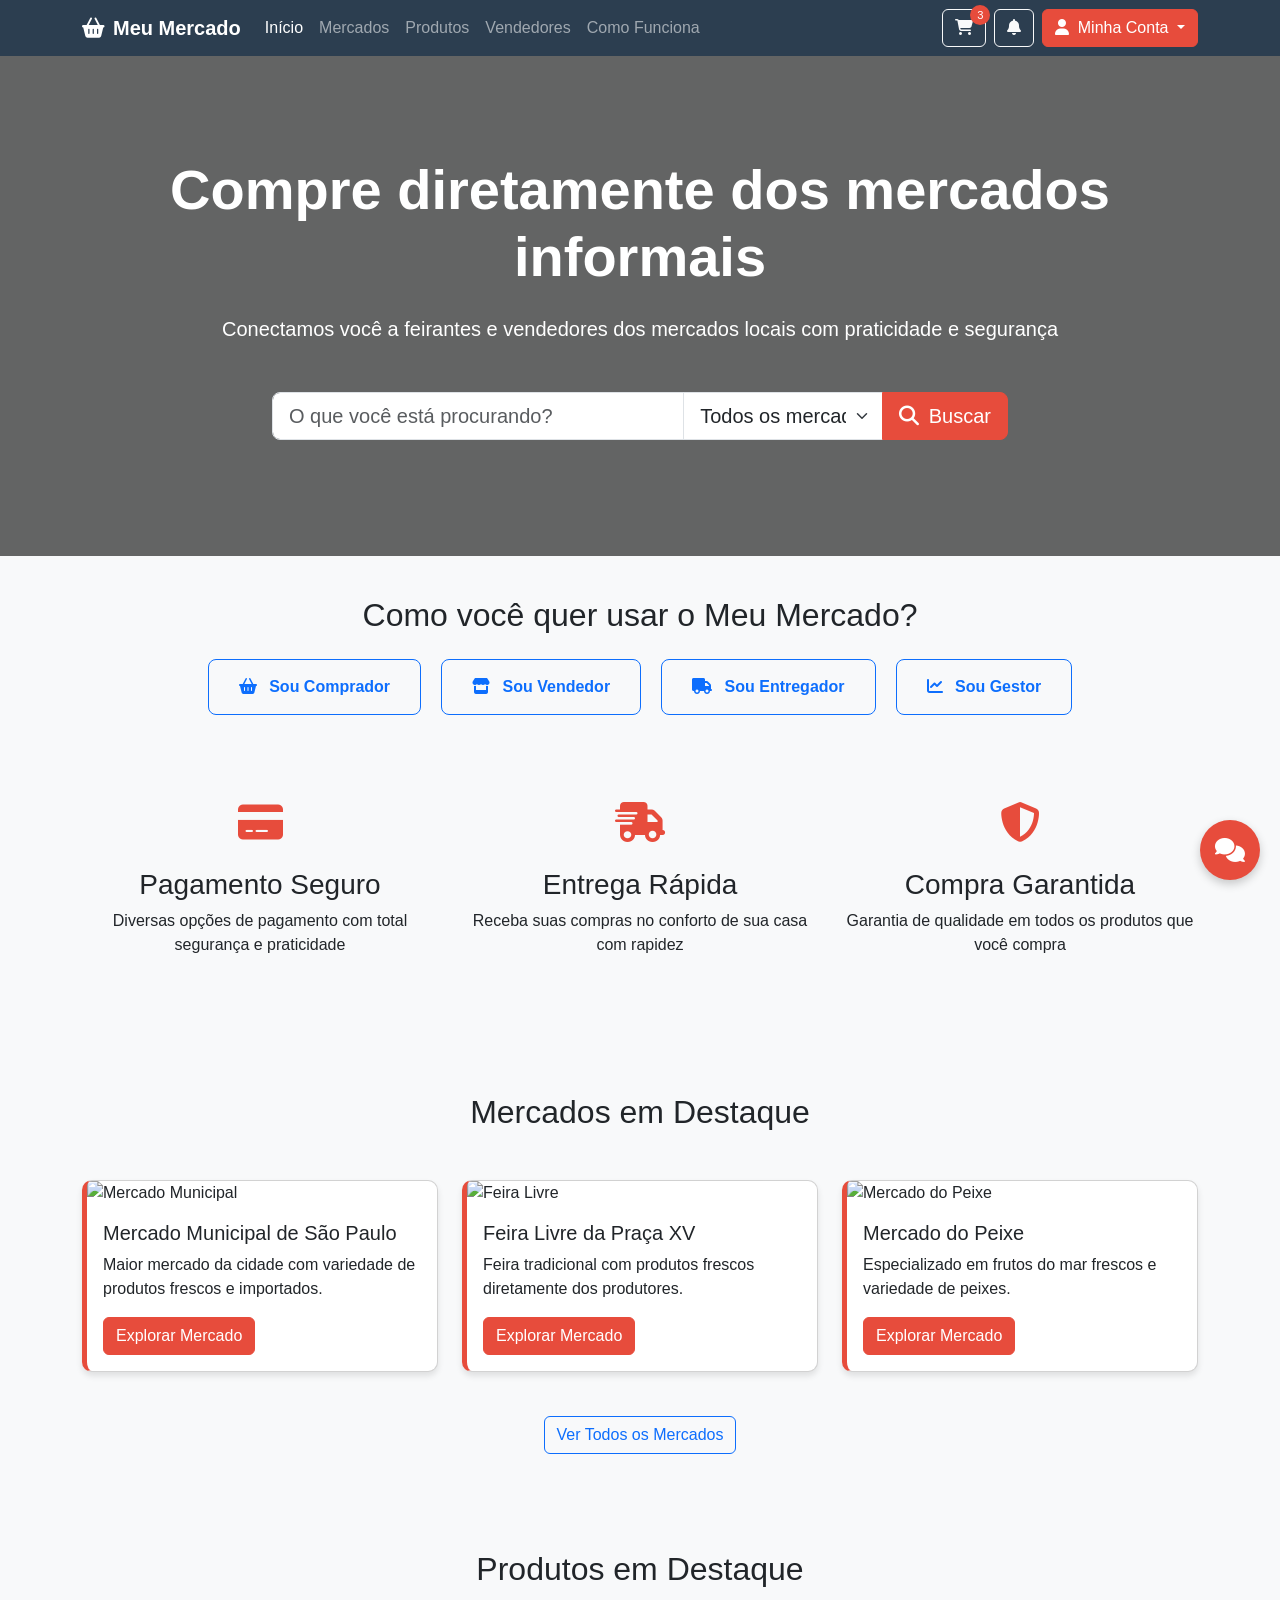
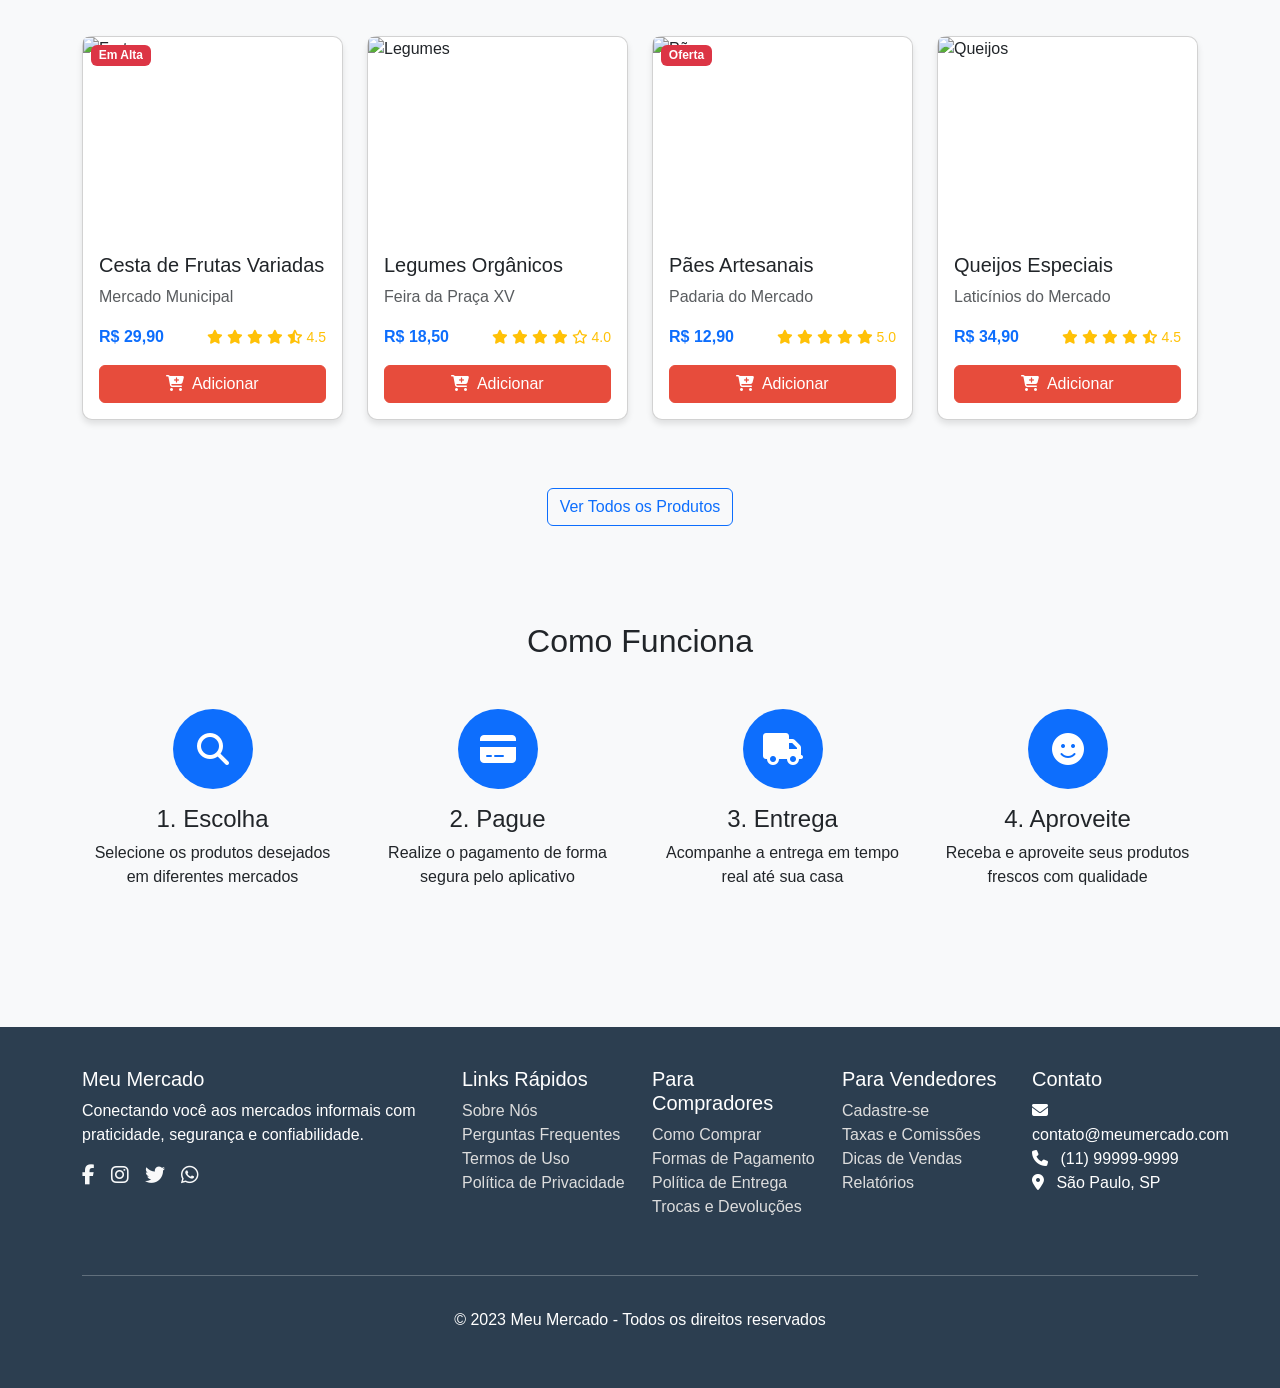
==== index.html @ bc6f9b05 "Primeiro commit do meu merCADO" ====
<!DOCTYPE html>
<html lang="pt">
<head>
    <meta charset="UTF-8">
    <meta name="viewport" content="width=device-width, initial-scale=1.0">
    <title>Meu Mercado - Plataforma de Compras</title>
    <link href="https://cdn.jsdelivr.net/npm/bootstrap@5.3.0/dist/css/bootstrap.min.css" rel="stylesheet">
    <link rel="stylesheet" href="https://cdnjs.cloudflare.com/ajax/libs/font-awesome/6.4.0/css/all.min.css">
    <style>
        :root {
            --primary: #2c3e50;
            --secondary: #e74c3c;
            --accent: #3498db;
            --light: #ecf0f1;
            --success: #27ae60;
            --warning: #f39c12;
        }
        
        body {
            font-family: 'Segoe UI', Tahoma, Geneva, Verdana, sans-serif;
            background-color: #f8f9fa;
        }
        
        .navbar {
            background-color: var(--primary);
        }
        
        .navbar-brand {
            font-weight: 700;
            color: white !important;
        }
        
        .btn-primary {
            background-color: var(--secondary);
            border-color: var(--secondary);
        }
        
        .btn-primary:hover {
            background-color: #c0392b;
            border-color: #c0392b;
        }
        
        .card {
            border-radius: 10px;
            box-shadow: 0 4px 6px rgba(0, 0, 0, 0.1);
            transition: transform 0.3s;
            margin-bottom: 20px;
        }
        
        .card:hover {
            transform: translateY(-5px);
        }
        
        .card-header {
            background-color: var(--primary);
            color: white;
            border-radius: 10px 10px 0 0 !important;
        }
        
        .hero-section {
            background: linear-gradient(rgba(0, 0, 0, 0.6), rgba(0, 0, 0, 0.6)), url('https://images.unsplash.com/photo-1542838132-92c53300491e?ixlib=rb-4.0.3&auto=format&fit=crop&w=1600&q=80');
            background-size: cover;
            background-position: center;
            color: white;
            padding: 100px 0;
            margin-bottom: 40px;
        }
        
        .feature-icon {
            font-size: 2.5rem;
            color: var(--secondary);
            margin-bottom: 15px;
        }
        
        .market-card {
            border-left: 5px solid var(--secondary);
        }
        
        .product-card img {
            height: 200px;
            object-fit: cover;
        }
        
        .badge-trending {
            background-color: var(--secondary);
            color: white;
        }
        
        footer {
            background-color: var(--primary);
            color: white;
            padding: 40px 0;
            margin-top: 50px;
        }
        
        .footer-links a {
            color: #ddd;
            text-decoration: none;
            transition: color 0.3s;
        }
        
        .footer-links a:hover {
            color: white;
        }
        
        .user-type-selector {
            margin: 30px 0;
        }
        
        .user-type-btn {
            padding: 15px 30px;
            margin: 0 10px;
            border-radius: 8px;
            font-weight: 600;
        }
        
        .dashboard-card {
            height: 100%;
        }
        
        .stats-number {
            font-size: 2.5rem;
            font-weight: 700;
            color: var(--secondary);
        }
        
        .notification-badge {
            position: absolute;
            top: -5px;
            right: -5px;
            background-color: var(--secondary);
            color: white;
            border-radius: 50%;
            width: 20px;
            height: 20px;
            display: flex;
            align-items: center;
            justify-content: center;
            font-size: 0.7rem;
        }
        
        .chat-widget {
            position: fixed;
            bottom: 20px;
            right: 20px;
            background-color: var(--secondary);
            color: white;
            width: 60px;
            height: 60px;
            border-radius: 50%;
            display: flex;
            align-items: center;
            justify-content: center;
            font-size: 1.5rem;
            box-shadow: 0 4px 10px rgba(0, 0, 0, 0.2);
            cursor: pointer;
            z-index: 1000;
        }
    </style>
</head>
<body>
    <!-- Navbar -->
    <nav class="navbar navbar-expand-lg navbar-dark sticky-top">
        <div class="container">
            <a class="navbar-brand" href="#">
                <i class="fas fa-shopping-basket me-2"></i>Meu Mercado
            </a>
            <button class="navbar-toggler" type="button" data-bs-toggle="collapse" data-bs-target="#navbarNav">
                <span class="navbar-toggler-icon"></span>
            </button>
            <div class="collapse navbar-collapse" id="navbarNav">
                <ul class="navbar-nav me-auto">
                    <li class="nav-item">
                        <a class="nav-link active" href="#">Início</a>
                    </li>
                    <li class="nav-item">
                        <a class="nav-link" href="#">Mercados</a>
                    </li>
                    <li class="nav-item">
                        <a class="nav-link" href="#">Produtos</a>
                    </li>
                    <li class="nav-item">
                        <a class="nav-link" href="#">Vendedores</a>
                    </li>
                    <li class="nav-item">
                        <a class="nav-link" href="#">Como Funciona</a>
                    </li>
                </ul>
                <div class="d-flex align-items-center">
                    <a href="#" class="btn btn-outline-light me-2 position-relative">
                        <i class="fas fa-shopping-cart"></i>
                        <span class="notification-badge">3</span>
                    </a>
                    <a href="#" class="btn btn-outline-light me-2">
                        <i class="fas fa-bell"></i>
                    </a>
                    <div class="dropdown">
                        <button class="btn btn-primary dropdown-toggle" type="button" data-bs-toggle="dropdown">
                            <i class="fas fa-user me-1"></i> Minha Conta
                        </button>
                        <ul class="dropdown-menu">
                            <li><a class="dropdown-item" href="#">Perfil</a></li>
                            <li><a class="dropdown-item" href="#">Pedidos</a></li>
                            <li><a class="dropdown-item" href="#">Pagamentos</a></li>
                            <li><hr class="dropdown-divider"></li>
                            <li><a class="dropdown-item" href="#">Sair</a></li>
                        </ul>
                    </div>
                </div>
            </div>
        </div>
    </nav>

    <!-- Hero Section -->
    <section class="hero-section text-center">
        <div class="container">
            <h1 class="display-4 fw-bold mb-4">Compre diretamente dos mercados informais</h1>
            <p class="lead mb-5">Conectamos você a feirantes e vendedores dos mercados locais com praticidade e segurança</p>
            
            <div class="row justify-content-center">
                <div class="col-md-8">
                    <div class="input-group mb-3">
                        <input type="text" class="form-control form-control-lg" placeholder="O que você está procurando?">
                        <select class="form-select form-select-lg" style="max-width: 200px;">
                            <option selected>Todos os mercados</option>
                            <option>São Paulo</option>
                            <option>Rio de Janeiro</option>
                            <option>Belo Horizonte</option>
                            <option>Salvador</option>
                        </select>
                        <button class="btn btn-primary btn-lg" type="button">
                            <i class="fas fa-search me-1"></i> Buscar
                        </button>
                    </div>
                </div>
            </div>
        </div>
    </section>

    <!-- User Type Selector -->
    <section class="user-type-selector">
        <div class="container text-center">
            <h2 class="mb-4">Como você quer usar o Meu Mercado?</h2>
            <div class="d-flex justify-content-center flex-wrap">
                <button class="btn btn-outline-primary user-type-btn">
                    <i class="fas fa-shopping-basket me-2"></i> Sou Comprador
                </button>
                <button class="btn btn-outline-primary user-type-btn">
                    <i class="fas fa-store me-2"></i> Sou Vendedor
                </button>
                <button class="btn btn-outline-primary user-type-btn">
                    <i class="fas fa-truck me-2"></i> Sou Entregador
                </button>
                <button class="btn btn-outline-primary user-type-btn">
                    <i class="fas fa-chart-line me-2"></i> Sou Gestor
                </button>
            </div>
        </div>
    </section>

    <!-- Features Section -->
    <section class="features py-5">
        <div class="container">
            <div class="row text-center">
                <div class="col-md-4 mb-4">
                    <div class="feature-icon">
                        <i class="fas fa-credit-card"></i>
                    </div>
                    <h3>Pagamento Seguro</h3>
                    <p>Diversas opções de pagamento com total segurança e praticidade</p>
                </div>
                <div class="col-md-4 mb-4">
                    <div class="feature-icon">
                        <i class="fas fa-truck-fast"></i>
                    </div>
                    <h3>Entrega Rápida</h3>
                    <p>Receba suas compras no conforto de sua casa com rapidez</p>
                </div>
                <div class="col-md-4 mb-4">
                    <div class="feature-icon">
                        <i class="fas fa-shield-alt"></i>
                    </div>
                    <h3>Compra Garantida</h3>
                    <p>Garantia de qualidade em todos os produtos que você compra</p>
                </div>
            </div>
        </div>
    </section>

    <!-- Markets Section -->
    <section class="markets py-5 bg-light">
        <div class="container">
            <h2 class="text-center mb-5">Mercados em Destaque</h2>
            <div class="row">
                <div class="col-md-4">
                    <div class="card market-card">
                        <img src="https://images.unsplash.com/photo-1598301257982-0cf01499abb2?ixlib=rb-4.0.3&auto=format&fit=crop&w=800&q=80" class="card-img-top" alt="Mercado Municipal">
                        <div class="card-body">
                            <h5 class="card-title">Mercado Municipal de São Paulo</h5>
                            <p class="card-text">Maior mercado da cidade com variedade de produtos frescos e importados.</p>
                            <a href="#" class="btn btn-primary">Explorar Mercado</a>
                        </div>
                    </div>
                </div>
                <div class="col-md-4">
                    <div class="card market-card">
                        <img src="https://images.unsplash.com/photo-1556911220-e15b29be8c8f?ixlib=rb-4.0.3&auto=format&fit=crop&w=800&q=80" class="card-img-top" alt="Feira Livre">
                        <div class="card-body">
                            <h5 class="card-title">Feira Livre da Praça XV</h5>
                            <p class="card-text">Feira tradicional com produtos frescos diretamente dos produtores.</p>
                            <a href="#" class="btn btn-primary">Explorar Mercado</a>
                        </div>
                    </div>
                </div>
                <div class="col-md-4">
                    <div class="card market-card">
                        <img src="https://images.unsplash.com/photo-1570996054477-1c6d136c4299?ixlib=rb-4.0.3&auto=format&fit=crop&w=800&q=80" class="card-img-top" alt="Mercado do Peixe">
                        <div class="card-body">
                            <h5 class="card-title">Mercado do Peixe</h5>
                            <p class="card-text">Especializado em frutos do mar frescos e variedade de peixes.</p>
                            <a href="#" class="btn btn-primary">Explorar Mercado</a>
                        </div>
                    </div>
                </div>
            </div>
            <div class="text-center mt-4">
                <a href="#" class="btn btn-outline-primary">Ver Todos os Mercados</a>
            </div>
        </div>
    </section>

    <!-- Products Section -->
    <section class="products py-5">
        <div class="container">
            <h2 class="text-center mb-5">Produtos em Destaque</h2>
            <div class="row">
                <div class="col-md-3 mb-4">
                    <div class="card product-card">
                        <span class="badge bg-danger position-absolute m-2 badge-trending">Em Alta</span>
                        <img src="https://images.unsplash.com/photo-1542838132-92c53300491e?ixlib=rb-4.0.3&auto=format&fit=crop&w=800&q=80" class="card-img-top" alt="Frutas">
                        <div class="card-body">
                            <h5 class="card-title">Cesta de Frutas Variadas</h5>
                            <p class="text-muted">Mercado Municipal</p>
                            <div class="d-flex justify-content-between align-items-center">
                                <span class="fw-bold text-primary">R$ 29,90</span>
                                <div>
                                    <small class="text-warning">
                                        <i class="fas fa-star"></i>
                                        <i class="fas fa-star"></i>
                                        <i class="fas fa-star"></i>
                                        <i class="fas fa-star"></i>
                                        <i class="fas fa-star-half-alt"></i>
                                        4.5
                                    </small>
                                </div>
                            </div>
                            <button class="btn btn-primary w-100 mt-3">
                                <i class="fas fa-cart-plus me-1"></i> Adicionar
                            </button>
                        </div>
                    </div>
                </div>
                <div class="col-md-3 mb-4">
                    <div class="card product-card">
                        <img src="https://images.unsplash.com/photo-1548943487-a2e4e43b6253?ixlib=rb-4.0.3&auto=format&fit=crop&w=800&q=80" class="card-img-top" alt="Legumes">
                        <div class="card-body">
                            <h5 class="card-title">Legumes Orgânicos</h5>
                            <p class="text-muted">Feira da Praça XV</p>
                            <div class="d-flex justify-content-between align-items-center">
                                <span class="fw-bold text-primary">R$ 18,50</span>
                                <div>
                                    <small class="text-warning">
                                        <i class="fas fa-star"></i>
                                        <i class="fas fa-star"></i>
                                        <i class="fas fa-star"></i>
                                        <i class="fas fa-star"></i>
                                        <i class="far fa-star"></i>
                                        4.0
                                    </small>
                                </div>
                            </div>
                            <button class="btn btn-primary w-100 mt-3">
                                <i class="fas fa-cart-plus me-1"></i> Adicionar
                            </button>
                        </div>
                    </div>
                </div>
                <div class="col-md-3 mb-4">
                    <div class="card product-card">
                        <span class="badge bg-danger position-absolute m-2 badge-trending">Oferta</span>
                        <img src="https://images.unsplash.com/photo-1574856344991-aaa31b6f4ce3?ixlib=rb-4.0.3&auto=format&fit=crop&w=800&q=80" class="card-img-top" alt="Pães">
                        <div class="card-body">
                            <h5 class="card-title">Pães Artesanais</h5>
                            <p class="text-muted">Padaria do Mercado</p>
                            <div class="d-flex justify-content-between align-items-center">
                                <span class="fw-bold text-primary">R$ 12,90</span>
                                <div>
                                    <small class="text-warning">
                                        <i class="fas fa-star"></i>
                                        <i class="fas fa-star"></i>
                                        <i class="fas fa-star"></i>
                                        <i class="fas fa-star"></i>
                                        <i class="fas fa-star"></i>
                                        5.0
                                    </small>
                                </div>
                            </div>
                            <button class="btn btn-primary w-100 mt-3">
                                <i class="fas fa-cart-plus me-1"></i> Adicionar
                            </button>
                        </div>
                    </div>
                </div>
                <div class="col-md-3 mb-4">
                    <div class="card product-card">
                        <img src="https://images.unsplash.com/photo-1598033129183-c4f50c736f10?ixlib=rb-4.0.3&auto=format&fit=crop&w=800&q=80" class="card-img-top" alt="Queijos">
                        <div class="card-body">
                            <h5 class="card-title">Queijos Especiais</h5>
                            <p class="text-muted">Laticínios do Mercado</p>
                            <div class="d-flex justify-content-between align-items-center">
                                <span class="fw-bold text-primary">R$ 34,90</span>
                                <div>
                                    <small class="text-warning">
                                        <i class="fas fa-star"></i>
                                        <i class="fas fa-star"></i>
                                        <i class="fas fa-star"></i>
                                        <i class="fas fa-star"></i>
                                        <i class="fas fa-star-half-alt"></i>
                                        4.5
                                    </small>
                                </div>
                            </div>
                            <button class="btn btn-primary w-100 mt-3">
                                <i class="fas fa-cart-plus me-1"></i> Adicionar
                            </button>
                        </div>
                    </div>
                </div>
            </div>
            <div class="text-center mt-4">
                <a href="#" class="btn btn-outline-primary">Ver Todos os Produtos</a>
            </div>
        </div>
    </section>

    <!-- How it Works Section -->
    <section class="how-it-works py-5 bg-light">
        <div class="container">
            <h2 class="text-center mb-5">Como Funciona</h2>
            <div class="row">
                <div class="col-md-3 text-center mb-4">
                    <div class="bg-primary text-white rounded-circle d-inline-flex align-items-center justify-content-center mb-3" style="width: 80px; height: 80px;">
                        <i class="fas fa-search fa-2x"></i>
                    </div>
                    <h4>1. Escolha</h4>
                    <p>Selecione os produtos desejados em diferentes mercados</p>
                </div>
                <div class="col-md-3 text-center mb-4">
                    <div class="bg-primary text-white rounded-circle d-inline-flex align-items-center justify-content-center mb-3" style="width: 80px; height: 80px;">
                        <i class="fas fa-credit-card fa-2x"></i>
                    </div>
                    <h4>2. Pague</h4>
                    <p>Realize o pagamento de forma segura pelo aplicativo</p>
                </div>
                <div class="col-md-3 text-center mb-4">
                    <div class="bg-primary text-white rounded-circle d-inline-flex align-items-center justify-content-center mb-3" style="width: 80px; height: 80px;">
                        <i class="fas fa-truck fa-2x"></i>
                    </div>
                    <h4>3. Entrega</h4>
                    <p>Acompanhe a entrega em tempo real até sua casa</p>
                </div>
                <div class="col-md-3 text-center mb-4">
                    <div class="bg-primary text-white rounded-circle d-inline-flex align-items-center justify-content-center mb-3" style="width: 80px; height: 80px;">
                        <i class="fas fa-smile fa-2x"></i>
                    </div>
                    <h4>4. Aproveite</h4>
                    <p>Receba e aproveite seus produtos frescos com qualidade</p>
                </div>
            </div>
        </div>
    </section>

    <!-- Footer -->
    <footer>
        <div class="container">
            <div class="row">
                <div class="col-md-4 mb-4">
                    <h5>Meu Mercado</h5>
                    <p>Conectando você aos mercados informais com praticidade, segurança e confiabilidade.</p>
                    <div class="d-flex mt-3">
                        <a href="#" class="text-light me-3"><i class="fab fa-facebook-f fa-lg"></i></a>
                        <a href="#" class="text-light me-3"><i class="fab fa-instagram fa-lg"></i></a>
                        <a href="#" class="text-light me-3"><i class="fab fa-twitter fa-lg"></i></a>
                        <a href="#" class="text-light"><i class="fab fa-whatsapp fa-lg"></i></a>
                    </div>
                </div>
                <div class="col-md-2 mb-4">
                    <h5>Links Rápidos</h5>
                    <ul class="list-unstyled footer-links">
                        <li><a href="#">Sobre Nós</a></li>
                        <li><a href="#">Perguntas Frequentes</a></li>
                        <li><a href="#">Termos de Uso</a></li>
                        <li><a href="#">Política de Privacidade</a></li>
                    </ul>
                </div>
                <div class="col-md-2 mb-4">
                    <h5>Para Compradores</h5>
                    <ul class="list-unstyled footer-links">
                        <li><a href="#">Como Comprar</a></li>
                        <li><a href="#">Formas de Pagamento</a></li>
                        <li><a href="#">Política de Entrega</a></li>
                        <li><a href="#">Trocas e Devoluções</a></li>
                    </ul>
                </div>
                <div class="col-md-2 mb-4">
                    <h5>Para Vendedores</h5>
                    <ul class="list-unstyled footer-links">
                        <li><a href="#">Cadastre-se</a></li>
                        <li><a href="#">Taxas e Comissões</a></li>
                        <li><a href="#">Dicas de Vendas</a></li>
                        <li><a href="#">Relatórios</a></li>
                    </ul>
                </div>
                <div class="col-md-2 mb-4">
                    <h5>Contato</h5>
                    <ul class="list-unstyled footer-links">
                        <li><i class="fas fa-envelope me-2"></i> contato@meumercado.com</li>
                        <li><i class="fas fa-phone me-2"></i> (11) 99999-9999</li>
                        <li><i class="fas fa-map-marker-alt me-2"></i> São Paulo, SP</li>
                    </ul>
                </div>
            </div>
            <hr class="bg-light">
            <div class="text-center pt-3">
                <p>&copy; 2023 Meu Mercado - Todos os direitos reservados</p>
            </div>
        </div>
    </footer>

    <!-- Chat Widget -->
    <div class="chat-widget">
        <i class="fas fa-comments"></i>
    </div>

    <script src="https://cdn.jsdelivr.net/npm/bootstrap@5.3.0/dist/js/bootstrap.bundle.min.js"></script>
    <script>
        // Script para funcionalidades básicas
        document.addEventListener('DOMContentLoaded', function() {
            // Exemplo de interatividade para os botões de tipo de usuário
            const userTypeButtons = document.querySelectorAll('.user-type-btn');
            
            userTypeButtons.forEach(button => {
                button.addEventListener('click', function() {
                    userTypeButtons.forEach(btn => btn.classList.remove('active'));
                    this.classList.add('active');
                    
                    // Aqui poderia redirecionar para a página específica do tipo de usuário
                    // ou mostrar conteúdo específico
                });
            });
            
            // Simulação de carregamento de produtos (em um sistema real, viria de uma API)
            console.log('Sistema Meu Mercado carregado com sucesso!');
        });
    </script>
</body>
</html>
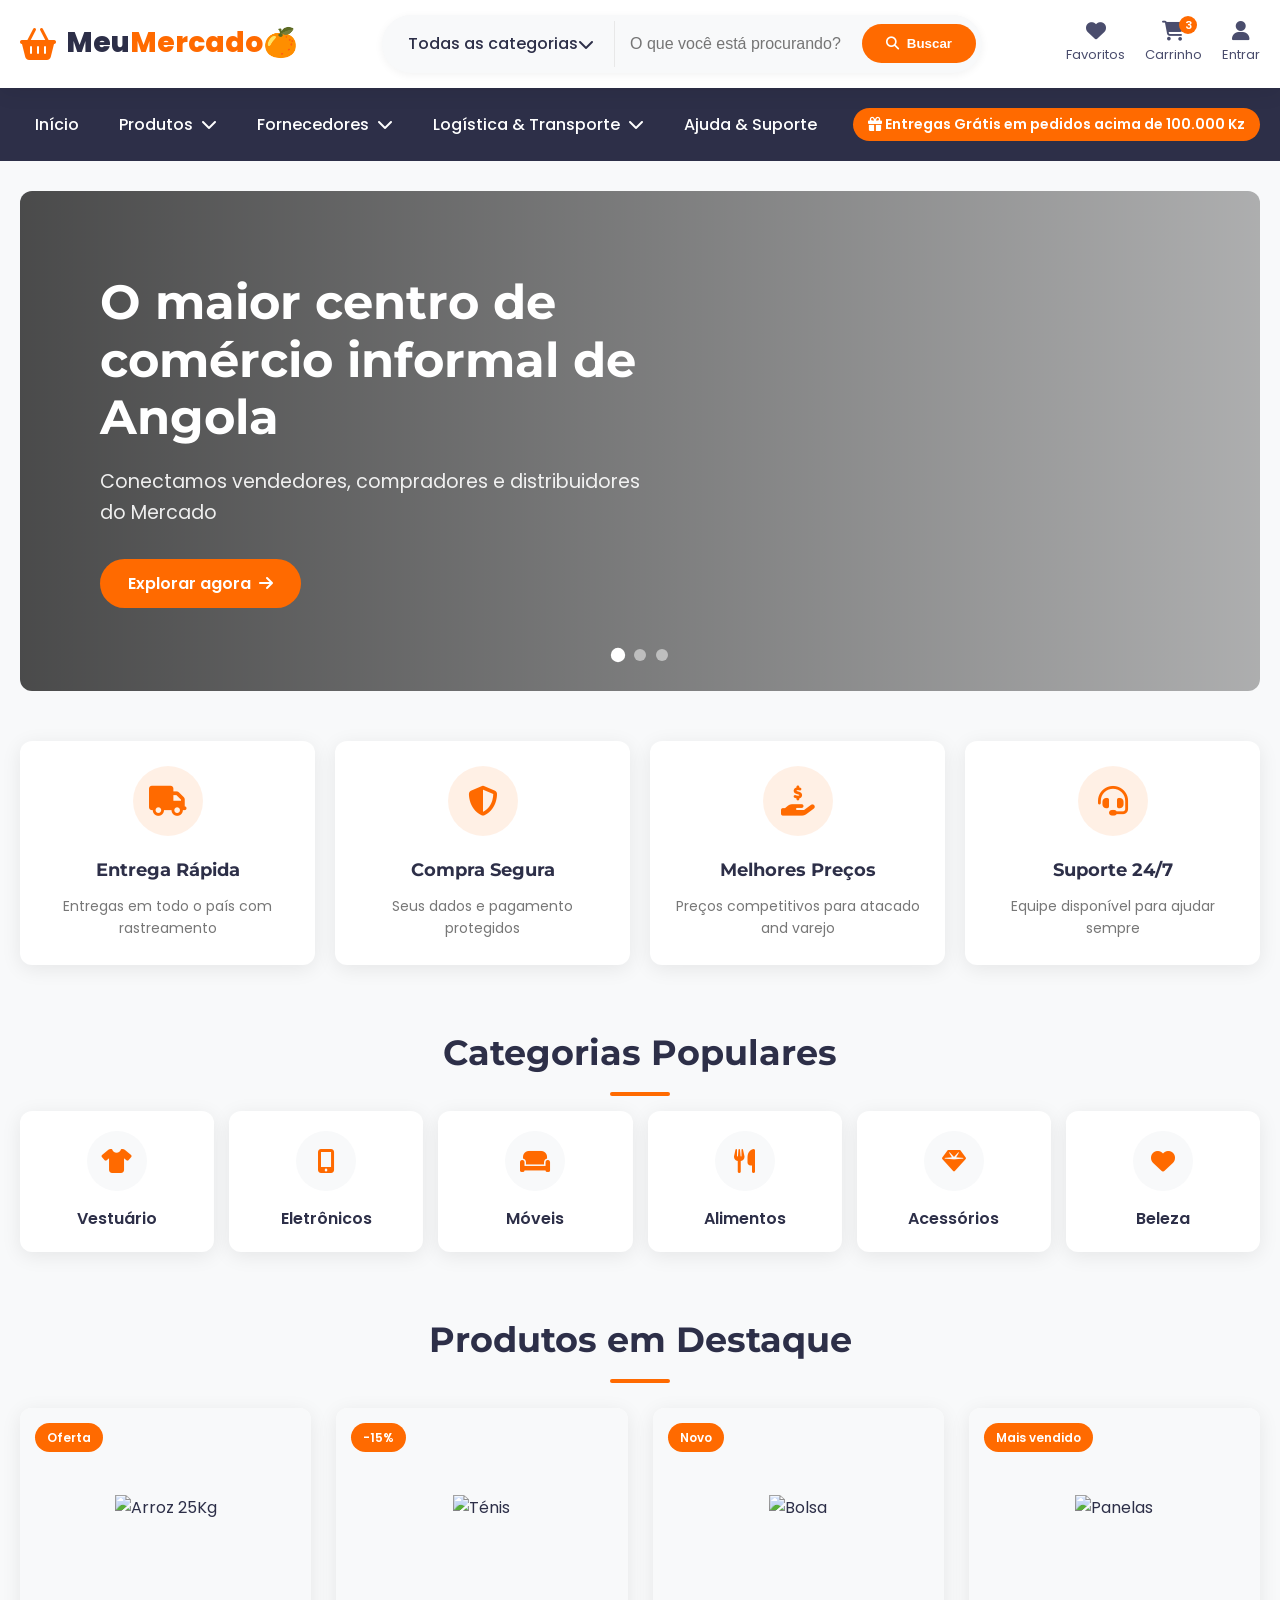
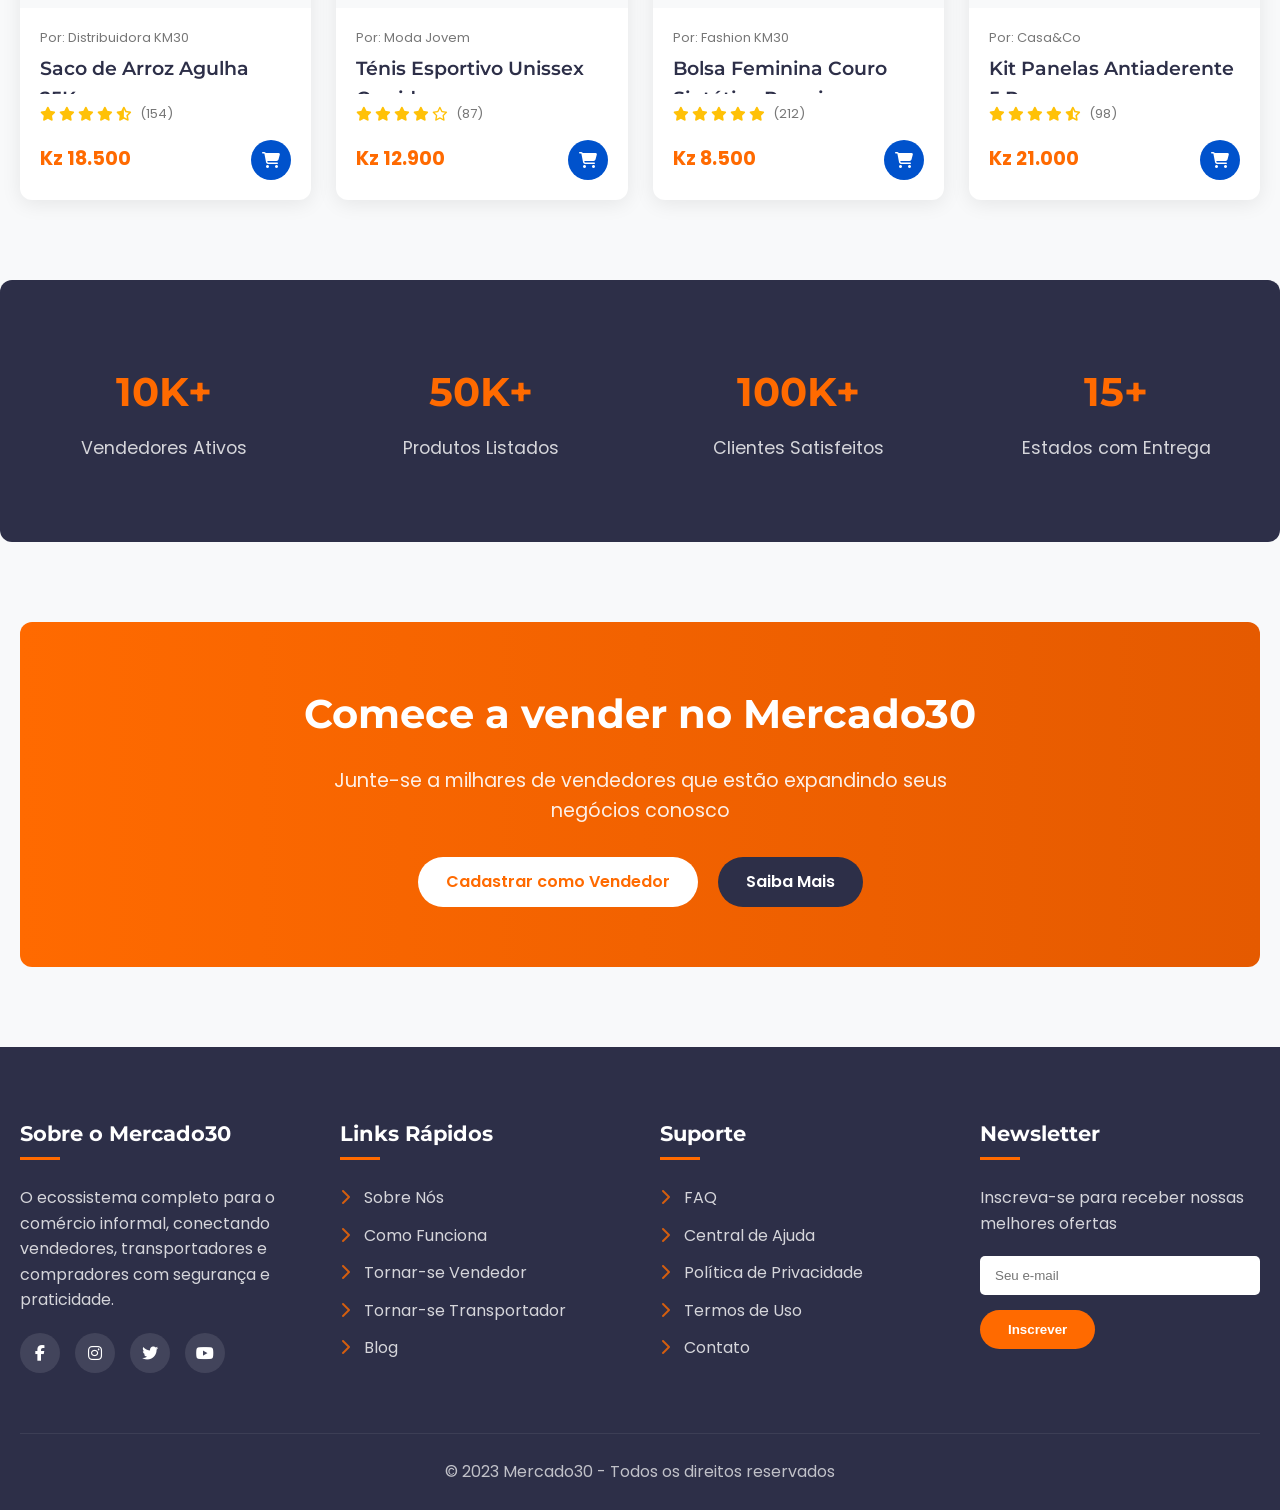
==== commit 45618af6: "Criada estrutura inicial da update" ====
--- a/index.html
+++ b/index.html
@@ -1,567 +1,513 @@
 <!DOCTYPE html>
-<html lang="pt">
+<html lang="pt-br">
 <head>
     <meta charset="UTF-8">
     <meta name="viewport" content="width=device-width, initial-scale=1.0">
-    <title>Meu Mercado - Plataforma de Compras</title>
-    <link href="https://cdn.jsdelivr.net/npm/bootstrap@5.3.0/dist/css/bootstrap.min.css" rel="stylesheet">
+    <title>Mercado30 - Header e Menu Completo</title>
     <link rel="stylesheet" href="https://cdnjs.cloudflare.com/ajax/libs/font-awesome/6.4.0/css/all.min.css">
-    <style>
-        :root {
-            --primary: #2c3e50;
-            --secondary: #e74c3c;
-            --accent: #3498db;
-            --light: #ecf0f1;
-            --success: #27ae60;
-            --warning: #f39c12;
-        }
-        
-        body {
-            font-family: 'Segoe UI', Tahoma, Geneva, Verdana, sans-serif;
-            background-color: #f8f9fa;
-        }
-        
-        .navbar {
-            background-color: var(--primary);
-        }
-        
-        .navbar-brand {
-            font-weight: 700;
-            color: white !important;
-        }
-        
-        .btn-primary {
-            background-color: var(--secondary);
-            border-color: var(--secondary);
-        }
-        
-        .btn-primary:hover {
-            background-color: #c0392b;
-            border-color: #c0392b;
-        }
-        
-        .card {
-            border-radius: 10px;
-            box-shadow: 0 4px 6px rgba(0, 0, 0, 0.1);
-            transition: transform 0.3s;
-            margin-bottom: 20px;
-        }
-        
-        .card:hover {
-            transform: translateY(-5px);
-        }
-        
-        .card-header {
-            background-color: var(--primary);
-            color: white;
-            border-radius: 10px 10px 0 0 !important;
-        }
-        
-        .hero-section {
-            background: linear-gradient(rgba(0, 0, 0, 0.6), rgba(0, 0, 0, 0.6)), url('https://images.unsplash.com/photo-1542838132-92c53300491e?ixlib=rb-4.0.3&auto=format&fit=crop&w=1600&q=80');
-            background-size: cover;
-            background-position: center;
-            color: white;
-            padding: 100px 0;
-            margin-bottom: 40px;
-        }
-        
-        .feature-icon {
-            font-size: 2.5rem;
-            color: var(--secondary);
-            margin-bottom: 15px;
-        }
-        
-        .market-card {
-            border-left: 5px solid var(--secondary);
-        }
-        
-        .product-card img {
-            height: 200px;
-            object-fit: cover;
-        }
-        
-        .badge-trending {
-            background-color: var(--secondary);
-            color: white;
-        }
-        
-        footer {
-            background-color: var(--primary);
-            color: white;
-            padding: 40px 0;
-            margin-top: 50px;
-        }
-        
-        .footer-links a {
-            color: #ddd;
-            text-decoration: none;
-            transition: color 0.3s;
-        }
-        
-        .footer-links a:hover {
-            color: white;
-        }
-        
-        .user-type-selector {
-            margin: 30px 0;
-        }
-        
-        .user-type-btn {
-            padding: 15px 30px;
-            margin: 0 10px;
-            border-radius: 8px;
-            font-weight: 600;
-        }
-        
-        .dashboard-card {
-            height: 100%;
-        }
-        
-        .stats-number {
-            font-size: 2.5rem;
-            font-weight: 700;
-            color: var(--secondary);
-        }
-        
-        .notification-badge {
-            position: absolute;
-            top: -5px;
-            right: -5px;
-            background-color: var(--secondary);
-            color: white;
-            border-radius: 50%;
-            width: 20px;
-            height: 20px;
-            display: flex;
-            align-items: center;
-            justify-content: center;
-            font-size: 0.7rem;
-        }
-        
-        .chat-widget {
-            position: fixed;
-            bottom: 20px;
-            right: 20px;
-            background-color: var(--secondary);
-            color: white;
-            width: 60px;
-            height: 60px;
-            border-radius: 50%;
-            display: flex;
-            align-items: center;
-            justify-content: center;
-            font-size: 1.5rem;
-            box-shadow: 0 4px 10px rgba(0, 0, 0, 0.2);
-            cursor: pointer;
-            z-index: 1000;
-        }
-    </style>
+    <link href="https://fonts.googleapis.com/css2?family=Montserrat:wght@400;500;600;700&family=Poppins:wght@300;400;500;600&display=swap" rel="stylesheet">
+    <link rel="stylesheet" href="style.css">
+	
 </head>
 <body>
-    <!-- Navbar -->
-    <nav class="navbar navbar-expand-lg navbar-dark sticky-top">
+    <!-- Header Melhorado -->
+    <header>
         <div class="container">
-            <a class="navbar-brand" href="#">
-                <i class="fas fa-shopping-basket me-2"></i>Meu Mercado
-            </a>
-            <button class="navbar-toggler" type="button" data-bs-toggle="collapse" data-bs-target="#navbarNav">
-                <span class="navbar-toggler-icon"></span>
-            </button>
-            <div class="collapse navbar-collapse" id="navbarNav">
-                <ul class="navbar-nav me-auto">
-                    <li class="nav-item">
-                        <a class="nav-link active" href="#">Início</a>
-                    </li>
-                    <li class="nav-item">
-                        <a class="nav-link" href="#">Mercados</a>
-                    </li>
-                    <li class="nav-item">
-                        <a class="nav-link" href="#">Produtos</a>
-                    </li>
-                    <li class="nav-item">
-                        <a class="nav-link" href="#">Vendedores</a>
-                    </li>
-                    <li class="nav-item">
-                        <a class="nav-link" href="#">Como Funciona</a>
-                    </li>
-                </ul>
-                <div class="d-flex align-items-center">
-                    <a href="#" class="btn btn-outline-light me-2 position-relative">
-                        <i class="fas fa-shopping-cart"></i>
-                        <span class="notification-badge">3</span>
-                    </a>
-                    <a href="#" class="btn btn-outline-light me-2">
-                        <i class="fas fa-bell"></i>
-                    </a>
-                    <div class="dropdown">
-                        <button class="btn btn-primary dropdown-toggle" type="button" data-bs-toggle="dropdown">
-                            <i class="fas fa-user me-1"></i> Minha Conta
-                        </button>
-                        <ul class="dropdown-menu">
-                            <li><a class="dropdown-item" href="#">Perfil</a></li>
-                            <li><a class="dropdown-item" href="#">Pedidos</a></li>
-                            <li><a class="dropdown-item" href="#">Pagamentos</a></li>
-                            <li><hr class="dropdown-divider"></li>
-                            <li><a class="dropdown-item" href="#">Sair</a></li>
-                        </ul>
-                    </div>
-                </div>
-            </div>
-        </div>
-    </nav>
-
-    <!-- Hero Section -->
-    <section class="hero-section text-center">
-        <div class="container">
-            <h1 class="display-4 fw-bold mb-4">Compre diretamente dos mercados informais</h1>
-            <p class="lead mb-5">Conectamos você a feirantes e vendedores dos mercados locais com praticidade e segurança</p>
-            
-            <div class="row justify-content-center">
-                <div class="col-md-8">
-                    <div class="input-group mb-3">
-                        <input type="text" class="form-control form-control-lg" placeholder="O que você está procurando?">
-                        <select class="form-select form-select-lg" style="max-width: 200px;">
-                            <option selected>Todos os mercados</option>
-                            <option>São Paulo</option>
-                            <option>Rio de Janeiro</option>
-                            <option>Belo Horizonte</option>
-                            <option>Salvador</option>
-                        </select>
-                        <button class="btn btn-primary btn-lg" type="button">
-                            <i class="fas fa-search me-1"></i> Buscar
+            <div class="header-content">
+                <a href="#" class="logo">
+  <i class="fas fa-shopping-basket"></i>
+  <span class="highlight">Meu</span>Mercado🍊
+</a>
+
+
+                
+                <div class="search-container">
+                    <div class="search-box">
+                        <div class="search-categories">
+                            <span>Todas as categorias</span>
+                                <i class="fas fa-chevron-down"></i>
+                                <ul class="categories-dropdown">
+                                <li><i class="fas fa-carrot"></i> Hortícolas & Frutas</li>
+                                <li><i class="fas fa-drumstick-bite"></i> Carnes & Aves</li>
+                                <li><i class="fas fa-paw"></i> Animais Vivos</li>
+                                <li><i class="fas fa-box"></i> Alimentos Embalados</li>
+                                <li><i class="fas fa-tshirt"></i> Roupas & Fardas</li>
+                                <li><i class="fas fa-book"></i> Materiais Escolares</li>
+                                <li><i class="fas fa-tools"></i> Materiais de Construção</li>
+                                <li><i class="fas fa-utensils"></i> Comidas Preparadas & Gastronomia</li>
+                                <li><i class="fas fa-money-bill-wave"></i> Serviços Financeiros (TPA, Recargas)</li>
+                                </ul>
+
+                        </div>
+                        <div class="search-input">
+                            <input type="text" placeholder="O que você está procurando?">
+                        </div>
+                        <button class="search-btn">
+                            <i class="fas fa-search"></i>
+                            <span>Buscar</span>
                         </button>
                     </div>
                 </div>
+                
+                <div class="header-actions">
+                    <a href="#" class="action-item">
+                        <i class="fas fa-heart"></i>
+                        <span>Favoritos</span>
+                    </a>
+                    <a href="#" class="action-item">
+                        <i class="fas fa-shopping-cart"></i>
+                        <span>Carrinho</span>
+                        <span class="cart-count">3</span>
+                    </a>
+                    <a href="#" class="action-item">
+                        <i class="fa fa-user fa-fw"></i>
+                        <span>Entrar</span>
+                        
+                    </a>
+                    
+                    
+                </div>
+            </div>
+        </div>
+    </header>
+    
+    <!-- Navigation with Megamenu CORRIGIDO -->
+    <nav class="main-nav">
+        <div class="container">
+            <div class="nav-container">
+                <ul class="nav-menu">
+                    <li class="nav-item">
+                        <a href="index.html">Início</a>
+                    </li>
+                    
+                    <li class="nav-item has-megamenu" id="produtos-item">
+                        <a href="produtos.html">Produtos <i class="fas fa-chevron-down"></i></a>
+                        <div class="megamenu" id="produtos-megamenu">
+    <!-- Coluna 1 -->
+    <div class="megamenu-column">
+        <h4>Alimentação</h4>
+        <div class="megamenu-links">
+            <a href="#"><i class="fas fa-carrot"></i> Hortícolas & Frutas</a>
+            <a href="#"><i class="fas fa-drumstick-bite"></i> Carnes & Aves</a>
+            <a href="#"><i class="fas fa-paw"></i> Animais Vivos</a>
+            <a href="#"><i class="fas fa-box"></i> Alimentos Embalados</a>
+            <a href="#"><i class="fas fa-utensils"></i> Comidas Preparadas</a>
+        </div>
+    </div>
+    
+    <!-- Coluna 2 -->
+    <div class="megamenu-column">
+        <h4>Bens Diversos</h4>
+        <div class="megamenu-links">
+            <a href="#"><i class="fas fa-tshirt"></i> Roupas & Fardas</a>
+            <a href="#"><i class="fas fa-shoe-prints"></i> Calçados & Bolsas</a>
+            <a href="#"><i class="fas fa-book"></i> Materiais Escolares</a>
+            <a href="#"><i class="fas fa-tools"></i> Materiais de Construção</a>
+            <a href="#"><i class="fas fa-shopping-basket"></i> Miudezas & Variedades</a>
+        </div>
+    </div>
+    
+    
+    <!-- Promo / Info -->
+    <div class="megamenu-promo">
+        <h3>Mercado do KM 30</h3>
+        <p>📍 Localizado em Viana, é o maior centro de abastecimento de Luanda.  
+           Recebe diariamente milhares de clientes e comerciantes de várias províncias.</p>
+        <ul>
+            <li>🌽 Produtos agrícolas frescos de todo o país</li>
+            <li>🐓 Grande variedade de carnes e animais vivos</li>
+            <li>🧺 Comércio a grosso e a retalho</li>
+            <li>👥 Mais de 6.000 vendedores ativos</li>
+        </ul>
+        <a href="#" class="promo-btn">Saber Mais</a>
+    </div>
+</div>
+
+                    </li>
+                    
+                   <li class="nav-item has-megamenu" id="fornecedores-item">
+    <a href="#fornecedores">Fornecedores <i class="fas fa-chevron-down"></i></a>
+    <div class="megamenu" id="fornecedores-megamenu">
+        
+        <!-- Coluna 1 -->
+        <div class="megamenu-column">
+            <h4>Papéis na Plataforma</h4>
+            <div class="megamenu-links">
+                <a href="#"><i class="fas fa-user-tag"></i> Vendedor</a>
+                <a href="#"><i class="fas fa-truck-loading"></i> Fornecedor</a>
+                <a href="#"><i class="fas fa-shipping-fast"></i> Distribuidor</a>
+                <a href="#"><i class="fas fa-handshake"></i> Parceiro</a>
+                <a href="#"><i class="fas fa-users"></i> Revendedor</a>
+            </div>
+        </div>
+        
+        <!-- Coluna 2 -->
+        <div class="megamenu-column">
+            <h4>Tipos de Fornecedores</h4>
+            <div class="megamenu-links">
+                <a href="#"><i class="fas fa-industry"></i> Fabricantes</a>
+                <a href="#"><i class="fas fa-warehouse"></i> Atacadistas</a>
+                <a href="#"><i class="fas fa-store"></i> Varejistas</a>
+                <a href="#"><i class="fas fa-seedling"></i> Produtores Locais</a>
+                <a href="#"><i class="fas fa-hands-helping"></i> Cooperativas</a>
+                <a href="#"><i class="fas fa-rocket"></i> Startups</a>
+            </div>
+        </div>
+        
+
+        
+        <!-- Promo / CTA -->
+        <div class="megamenu-promo">
+            <h3>Torne-se um Fornecedor</h3>
+            <p>Junte-se a milhares de vendedores, distribuidores e parceiros no maior marketplace do país.</p>
+            <a href="#" class="promo-btn">Cadastrar Agora</a>
+        </div>
+    </div>
+</li>
+
+                    
+                    <li class="nav-item has-megamenu" id="transportadores-item">
+    <a href="#transportes">Logística & Transporte <i class="fas fa-chevron-down"></i></a>
+    <div class="megamenu" id="transportes-megamenu">
+        
+        <div class="megamenu-column">
+            <h4>Tipos de Transportadores</h4>
+            <div class="megamenu-links">
+                <a href="#"><i class="fas fa-motorcycle"></i> Moto-táxis</a>
+                <a href="#"><i class="fas fa-truck"></i> Camionistas</a>
+                <a href="#"><i class="fas fa-shuttle-van"></i> Carrinhas de Distribuição</a>
+                <a href="#"><i class="fas fa-bus"></i> Transporte Interprovincial</a>
+                <a href="#"><i class="fas fa-bicycle"></i> Entregadores Locais</a>
+            </div>
+        </div>
+        
+        <div class="megamenu-column">
+            <h4>Serviços Oferecidos</h4>
+            <div class="megamenu-links">
+                <a href="#"><i class="fas fa-box"></i> Entrega de Mercadorias</a>
+                <a href="#"><i class="fas fa-route"></i> Transporte Interprovincial</a>
+                <a href="#"><i class="fas fa-clock"></i> Entregas Expressas</a>
+                <a href="#"><i class="fas fa-people-carry"></i> Carga & Descarga</a>
+                <a href="#"><i class="fas fa-warehouse"></i> Armazenamento Temporário</a>
+            </div>
+        </div>
+        
+        
+        <div class="megamenu-promo">
+            <h3>Seja um Transportador</h3>
+            <p>📦 Ajude fornecedores e vendedores a levar os seus produtos para todo o país.  
+               Seja parte da rede logística que movimenta o Mercado do KM 30.</p>
+            <a href="#" class="promo-btn">Cadastrar-se</a>
+        </div>
+    </div>
+</li>
+<li class="nav-item">
+                        <a href="suporte.html">Ajuda & Suporte</a>
+                    </li>
+
+
+                </ul>
+                
+                <div class="nav-promo">
+                    <i class="fas fa-gift"></i> Entregas Grátis em pedidos acima de 100.000 Kz
+                </div>
+            </div>
+        </div>
+    </nav>
+	 <!-- Hero Slider -->
+    <section class="container">
+    <div class="hero-slider">
+        <div class="slide slide-1 active">
+            <div class="slide-content">
+                <h2>O maior centro de comércio informal de Angola</h2>
+                <p>Conectamos vendedores, compradores e distribuidores do Mercado</p>
+                <a href="#" class="btn btn-primary">Explorar agora <i class="fas fa-arrow-right"></i></a>
+            </div>
+        </div>
+        <div class="slide slide-2">
+            <div class="slide-content">
+                <h2>Seja fornecedor no Mercado30</h2>
+                <p>Aumente suas vendas e alcance clientes em toda Luanda e além</p>
+                <a href="#" class="btn btn-primary">Cadastrar <i class="fas fa-store"></i></a>
+            </div>
+        </div>
+        <div class="slide slide-3">
+            <div class="slide-content">
+                <h2>Negócios e oportunidades toda semana</h2>
+                <p>Produtos com preços especiais e vantagens para compras em quantidade</p>
+                <a href="#" class="btn btn-primary">Ver ofertas <i class="fas fa-tag"></i></a>
+            </div>
+        </div>
+        <div class="slider-dots">
+            <div class="dot active"></div>
+            <div class="dot"></div>
+            <div class="dot"></div>
+        </div>
+    </div>
+</section>
+
+	    <!-- Features -->
+    <section class="container">
+        <div class="features">
+            <div class="feature-card">
+                <div class="feature-icon">
+                    <i class="fas fa-truck"></i>
+                </div>
+                <h3 class="feature-title">Entrega Rápida</h3>
+                <p class="feature-desc">Entregas em todo o país com rastreamento</p>
+            </div>
+            <div class="feature-card">
+                <div class="feature-icon">
+                    <i class="fas fa-shield-alt"></i>
+                </div>
+                <h3 class="feature-title">Compra Segura</h3>
+                <p class="feature-desc">Seus dados e pagamento protegidos</p>
+            </div>
+            <div class="feature-card">
+                <div class="feature-icon">
+                    <i class="fas fa-hand-holding-usd"></i>
+                </div>
+                <h3 class="feature-title">Melhores Preços</h3>
+                <p class="feature-desc">Preços competitivos para atacado and varejo</p>
+            </div>
+            <div class="feature-card">
+                <div class="feature-icon">
+                    <i class="fas fa-headset"></i>
+                </div>
+                <h3 class="feature-title">Suporte 24/7</h3>
+                <p class="feature-desc">Equipe disponível para ajudar sempre</p>
             </div>
         </div>
     </section>
-
-    <!-- User Type Selector -->
-    <section class="user-type-selector">
-        <div class="container text-center">
-            <h2 class="mb-4">Como você quer usar o Meu Mercado?</h2>
-            <div class="d-flex justify-content-center flex-wrap">
-                <button class="btn btn-outline-primary user-type-btn">
-                    <i class="fas fa-shopping-basket me-2"></i> Sou Comprador
-                </button>
-                <button class="btn btn-outline-primary user-type-btn">
-                    <i class="fas fa-store me-2"></i> Sou Vendedor
-                </button>
-                <button class="btn btn-outline-primary user-type-btn">
-                    <i class="fas fa-truck me-2"></i> Sou Entregador
-                </button>
-                <button class="btn btn-outline-primary user-type-btn">
-                    <i class="fas fa-chart-line me-2"></i> Sou Gestor
-                </button>
+    <!-- Categories -->
+    <section class="container">
+        <div class="section-title">
+            <h2>Categorias Populares</h2>
+        </div>
+        <div class="categories">
+            <div class="category-card">
+                <div class="category-icon">
+                    <i class="fas fa-tshirt"></i>
+                </div>
+                <div class="category-name">Vestuário</div>
+            </div>
+            <div class="category-card">
+                <div class="category-icon">
+                    <i class="fas fa-mobile-alt"></i>
+                </div>
+                <div class="category-name">Eletrônicos</div>
+            </div>
+            <div class="category-card">
+                <div class="category-icon">
+                    <i class="fas fa-couch"></i>
+                </div>
+                <div class="category-name">Móveis</div>
+            </div>
+            <div class="category-card">
+                <div class="category-icon">
+                    <i class="fas fa-utensils"></i>
+                </div>
+                <div class="category-name">Alimentos</div>
+            </div>
+            <div class="category-card">
+                <div class="category-icon">
+                    <i class="fas fa-gem"></i>
+                </div>
+                <div class="category-name">Acessórios</div>
+            </div>
+            <div class="category-card">
+                <div class="category-icon">
+                    <i class="fas fa-heart"></i>
+                </div>
+                <div class="category-name">Beleza</div>
             </div>
         </div>
     </section>
-
-    <!-- Features Section -->
-    <section class="features py-5">
+    <!-- Products -->
+    <section class="container">
+        <div class="section-title">
+            <h2>Produtos em Destaque</h2>
+        </div>
+        <div class="products">
+    <div class="product-card">
+        <div class="product-badge">Oferta</div>
+        <div class="product-image">
+            <img src="https://via.placeholder.com/250x200/FF6A00/FFFFFF?text=Arroz+25Kg" alt="Arroz 25Kg">
+        </div>
+        <div class="product-info">
+            <div class="product-vendor">Por: Distribuidora KM30</div>
+            <h3 class="product-title">Saco de Arroz Agulha 25Kg</h3>
+            <div class="product-rating">
+                <i class="fas fa-star"></i><i class="fas fa-star"></i>
+                <i class="fas fa-star"></i><i class="fas fa-star"></i>
+                <i class="fas fa-star-half-alt"></i>
+                <span>(154)</span>
+            </div>
+            <div class="product-price">
+                <div class="price">Kz 18.500</div>
+                <div class="add-to-cart"><i class="fas fa-shopping-cart"></i></div>
+            </div>
+        </div>
+    </div>
+
+    <div class="product-card">
+        <div class="product-badge">-15%</div>
+        <div class="product-image">
+            <img src="https://via.placeholder.com/250x200/0052CC/FFFFFF?text=Ténis" alt="Ténis">
+        </div>
+        <div class="product-info">
+            <div class="product-vendor">Por: Moda Jovem</div>
+            <h3 class="product-title">Ténis Esportivo Unissex Corrida</h3>
+            <div class="product-rating">
+                <i class="fas fa-star"></i><i class="fas fa-star"></i>
+                <i class="fas fa-star"></i><i class="fas fa-star"></i>
+                <i class="far fa-star"></i>
+                <span>(87)</span>
+            </div>
+            <div class="product-price">
+                <div class="price">Kz 12.900</div>
+                <div class="add-to-cart"><i class="fas fa-shopping-cart"></i></div>
+            </div>
+        </div>
+    </div>
+
+    <div class="product-card">
+        <div class="product-badge">Novo</div>
+        <div class="product-image">
+            <img src="https://via.placeholder.com/250x200/28A745/FFFFFF?text=Bolsa" alt="Bolsa">
+        </div>
+        <div class="product-info">
+            <div class="product-vendor">Por: Fashion KM30</div>
+            <h3 class="product-title">Bolsa Feminina Couro Sintético Premium</h3>
+            <div class="product-rating">
+                <i class="fas fa-star"></i><i class="fas fa-star"></i>
+                <i class="fas fa-star"></i><i class="fas fa-star"></i>
+                <i class="fas fa-star"></i>
+                <span>(212)</span>
+            </div>
+            <div class="product-price">
+                <div class="price">Kz 8.500</div>
+                <div class="add-to-cart"><i class="fas fa-shopping-cart"></i></div>
+            </div>
+        </div>
+    </div>
+
+    <div class="product-card">
+        <div class="product-badge">Mais vendido</div>
+        <div class="product-image">
+            <img src="https://via.placeholder.com/250x200/4A4D6D/FFFFFF?text=Panelas" alt="Panelas">
+        </div>
+        <div class="product-info">
+            <div class="product-vendor">Por: Casa&Co</div>
+            <h3 class="product-title">Kit Panelas Antiaderente 5 Peças</h3>
+            <div class="product-rating">
+                <i class="fas fa-star"></i><i class="fas fa-star"></i>
+                <i class="fas fa-star"></i><i class="fas fa-star"></i>
+                <i class="fas fa-star-half-alt"></i>
+                <span>(98)</span>
+            </div>
+            <div class="product-price">
+                <div class="price">Kz 21.000</div>
+                <div class="add-to-cart"><i class="fas fa-shopping-cart"></i></div>
+            </div>
+        </div>
+    </div>
+</div>
+
+    </section>
+<!-- Stats -->
+    <section class="stats-section">
         <div class="container">
-            <div class="row text-center">
-                <div class="col-md-4 mb-4">
-                    <div class="feature-icon">
-                        <i class="fas fa-credit-card"></i>
-                    </div>
-                    <h3>Pagamento Seguro</h3>
-                    <p>Diversas opções de pagamento com total segurança e praticidade</p>
-                </div>
-                <div class="col-md-4 mb-4">
-                    <div class="feature-icon">
-                        <i class="fas fa-truck-fast"></i>
-                    </div>
-                    <h3>Entrega Rápida</h3>
-                    <p>Receba suas compras no conforto de sua casa com rapidez</p>
-                </div>
-                <div class="col-md-4 mb-4">
-                    <div class="feature-icon">
-                        <i class="fas fa-shield-alt"></i>
-                    </div>
-                    <h3>Compra Garantida</h3>
-                    <p>Garantia de qualidade em todos os produtos que você compra</p>
+            <div class="stats-container">
+                <div class="stat-item">
+                    <h3>10K+</h3>
+                    <p>Vendedores Ativos</p>
+                </div>
+                <div class="stat-item">
+                    <h3>50K+</h3>
+                    <p>Produtos Listados</p>
+                </div>
+                <div class="stat-item">
+                    <h3>100K+</h3>
+                    <p>Clientes Satisfeitos</p>
+                </div>
+                <div class="stat-item">
+                    <h3>15+</h3>
+                    <p>Estados com Entrega</p>
                 </div>
             </div>
         </div>
     </section>
-
-    <!-- Markets Section -->
-    <section class="markets py-5 bg-light">
-        <div class="container">
-            <h2 class="text-center mb-5">Mercados em Destaque</h2>
-            <div class="row">
-                <div class="col-md-4">
-                    <div class="card market-card">
-                        <img src="https://images.unsplash.com/photo-1598301257982-0cf01499abb2?ixlib=rb-4.0.3&auto=format&fit=crop&w=800&q=80" class="card-img-top" alt="Mercado Municipal">
-                        <div class="card-body">
-                            <h5 class="card-title">Mercado Municipal de São Paulo</h5>
-                            <p class="card-text">Maior mercado da cidade com variedade de produtos frescos e importados.</p>
-                            <a href="#" class="btn btn-primary">Explorar Mercado</a>
-                        </div>
-                    </div>
-                </div>
-                <div class="col-md-4">
-                    <div class="card market-card">
-                        <img src="https://images.unsplash.com/photo-1556911220-e15b29be8c8f?ixlib=rb-4.0.3&auto=format&fit=crop&w=800&q=80" class="card-img-top" alt="Feira Livre">
-                        <div class="card-body">
-                            <h5 class="card-title">Feira Livre da Praça XV</h5>
-                            <p class="card-text">Feira tradicional com produtos frescos diretamente dos produtores.</p>
-                            <a href="#" class="btn btn-primary">Explorar Mercado</a>
-                        </div>
-                    </div>
-                </div>
-                <div class="col-md-4">
-                    <div class="card market-card">
-                        <img src="https://images.unsplash.com/photo-1570996054477-1c6d136c4299?ixlib=rb-4.0.3&auto=format&fit=crop&w=800&q=80" class="card-img-top" alt="Mercado do Peixe">
-                        <div class="card-body">
-                            <h5 class="card-title">Mercado do Peixe</h5>
-                            <p class="card-text">Especializado em frutos do mar frescos e variedade de peixes.</p>
-                            <a href="#" class="btn btn-primary">Explorar Mercado</a>
-                        </div>
-                    </div>
-                </div>
-            </div>
-            <div class="text-center mt-4">
-                <a href="#" class="btn btn-outline-primary">Ver Todos os Mercados</a>
+    
+    <!-- CTA -->
+    <section class="container">
+        <div class="cta-section">
+            <div class="cta-content">
+                <h2>Comece a vender no Mercado30</h2>
+                <p>Junte-se a milhares de vendedores que estão expandindo seus negócios conosco</p>
+                <div class="cta-buttons">
+                    <a href="#" class="btn btn-light">Cadastrar como Vendedor</a>
+                    <a href="#" class="btn btn-dark">Saiba Mais</a>
+                </div>
             </div>
         </div>
     </section>
-
-    <!-- Products Section -->
-    <section class="products py-5">
-        <div class="container">
-            <h2 class="text-center mb-5">Produtos em Destaque</h2>
-            <div class="row">
-                <div class="col-md-3 mb-4">
-                    <div class="card product-card">
-                        <span class="badge bg-danger position-absolute m-2 badge-trending">Em Alta</span>
-                        <img src="https://images.unsplash.com/photo-1542838132-92c53300491e?ixlib=rb-4.0.3&auto=format&fit=crop&w=800&q=80" class="card-img-top" alt="Frutas">
-                        <div class="card-body">
-                            <h5 class="card-title">Cesta de Frutas Variadas</h5>
-                            <p class="text-muted">Mercado Municipal</p>
-                            <div class="d-flex justify-content-between align-items-center">
-                                <span class="fw-bold text-primary">R$ 29,90</span>
-                                <div>
-                                    <small class="text-warning">
-                                        <i class="fas fa-star"></i>
-                                        <i class="fas fa-star"></i>
-                                        <i class="fas fa-star"></i>
-                                        <i class="fas fa-star"></i>
-                                        <i class="fas fa-star-half-alt"></i>
-                                        4.5
-                                    </small>
-                                </div>
-                            </div>
-                            <button class="btn btn-primary w-100 mt-3">
-                                <i class="fas fa-cart-plus me-1"></i> Adicionar
-                            </button>
-                        </div>
-                    </div>
-                </div>
-                <div class="col-md-3 mb-4">
-                    <div class="card product-card">
-                        <img src="https://images.unsplash.com/photo-1548943487-a2e4e43b6253?ixlib=rb-4.0.3&auto=format&fit=crop&w=800&q=80" class="card-img-top" alt="Legumes">
-                        <div class="card-body">
-                            <h5 class="card-title">Legumes Orgânicos</h5>
-                            <p class="text-muted">Feira da Praça XV</p>
-                            <div class="d-flex justify-content-between align-items-center">
-                                <span class="fw-bold text-primary">R$ 18,50</span>
-                                <div>
-                                    <small class="text-warning">
-                                        <i class="fas fa-star"></i>
-                                        <i class="fas fa-star"></i>
-                                        <i class="fas fa-star"></i>
-                                        <i class="fas fa-star"></i>
-                                        <i class="far fa-star"></i>
-                                        4.0
-                                    </small>
-                                </div>
-                            </div>
-                            <button class="btn btn-primary w-100 mt-3">
-                                <i class="fas fa-cart-plus me-1"></i> Adicionar
-                            </button>
-                        </div>
-                    </div>
-                </div>
-                <div class="col-md-3 mb-4">
-                    <div class="card product-card">
-                        <span class="badge bg-danger position-absolute m-2 badge-trending">Oferta</span>
-                        <img src="https://images.unsplash.com/photo-1574856344991-aaa31b6f4ce3?ixlib=rb-4.0.3&auto=format&fit=crop&w=800&q=80" class="card-img-top" alt="Pães">
-                        <div class="card-body">
-                            <h5 class="card-title">Pães Artesanais</h5>
-                            <p class="text-muted">Padaria do Mercado</p>
-                            <div class="d-flex justify-content-between align-items-center">
-                                <span class="fw-bold text-primary">R$ 12,90</span>
-                                <div>
-                                    <small class="text-warning">
-                                        <i class="fas fa-star"></i>
-                                        <i class="fas fa-star"></i>
-                                        <i class="fas fa-star"></i>
-                                        <i class="fas fa-star"></i>
-                                        <i class="fas fa-star"></i>
-                                        5.0
-                                    </small>
-                                </div>
-                            </div>
-                            <button class="btn btn-primary w-100 mt-3">
-                                <i class="fas fa-cart-plus me-1"></i> Adicionar
-                            </button>
-                        </div>
-                    </div>
-                </div>
-                <div class="col-md-3 mb-4">
-                    <div class="card product-card">
-                        <img src="https://images.unsplash.com/photo-1598033129183-c4f50c736f10?ixlib=rb-4.0.3&auto=format&fit=crop&w=800&q=80" class="card-img-top" alt="Queijos">
-                        <div class="card-body">
-                            <h5 class="card-title">Queijos Especiais</h5>
-                            <p class="text-muted">Laticínios do Mercado</p>
-                            <div class="d-flex justify-content-between align-items-center">
-                                <span class="fw-bold text-primary">R$ 34,90</span>
-                                <div>
-                                    <small class="text-warning">
-                                        <i class="fas fa-star"></i>
-                                        <i class="fas fa-star"></i>
-                                        <i class="fas fa-star"></i>
-                                        <i class="fas fa-star"></i>
-                                        <i class="fas fa-star-half-alt"></i>
-                                        4.5
-                                    </small>
-                                </div>
-                            </div>
-                            <button class="btn btn-primary w-100 mt-3">
-                                <i class="fas fa-cart-plus me-1"></i> Adicionar
-                            </button>
-                        </div>
-                    </div>
-                </div>
-            </div>
-            <div class="text-center mt-4">
-                <a href="#" class="btn btn-outline-primary">Ver Todos os Produtos</a>
-            </div>
-        </div>
-    </section>
-
-    <!-- How it Works Section -->
-    <section class="how-it-works py-5 bg-light">
-        <div class="container">
-            <h2 class="text-center mb-5">Como Funciona</h2>
-            <div class="row">
-                <div class="col-md-3 text-center mb-4">
-                    <div class="bg-primary text-white rounded-circle d-inline-flex align-items-center justify-content-center mb-3" style="width: 80px; height: 80px;">
-                        <i class="fas fa-search fa-2x"></i>
-                    </div>
-                    <h4>1. Escolha</h4>
-                    <p>Selecione os produtos desejados em diferentes mercados</p>
-                </div>
-                <div class="col-md-3 text-center mb-4">
-                    <div class="bg-primary text-white rounded-circle d-inline-flex align-items-center justify-content-center mb-3" style="width: 80px; height: 80px;">
-                        <i class="fas fa-credit-card fa-2x"></i>
-                    </div>
-                    <h4>2. Pague</h4>
-                    <p>Realize o pagamento de forma segura pelo aplicativo</p>
-                </div>
-                <div class="col-md-3 text-center mb-4">
-                    <div class="bg-primary text-white rounded-circle d-inline-flex align-items-center justify-content-center mb-3" style="width: 80px; height: 80px;">
-                        <i class="fas fa-truck fa-2x"></i>
-                    </div>
-                    <h4>3. Entrega</h4>
-                    <p>Acompanhe a entrega em tempo real até sua casa</p>
-                </div>
-                <div class="col-md-3 text-center mb-4">
-                    <div class="bg-primary text-white rounded-circle d-inline-flex align-items-center justify-content-center mb-3" style="width: 80px; height: 80px;">
-                        <i class="fas fa-smile fa-2x"></i>
-                    </div>
-                    <h4>4. Aproveite</h4>
-                    <p>Receba e aproveite seus produtos frescos com qualidade</p>
-                </div>
-            </div>
-        </div>
-    </section>
-
-    <!-- Footer -->
+    
+   <!-- Footer -->
     <footer>
         <div class="container">
-            <div class="row">
-                <div class="col-md-4 mb-4">
-                    <h5>Meu Mercado</h5>
-                    <p>Conectando você aos mercados informais com praticidade, segurança e confiabilidade.</p>
-                    <div class="d-flex mt-3">
-                        <a href="#" class="text-light me-3"><i class="fab fa-facebook-f fa-lg"></i></a>
-                        <a href="#" class="text-light me-3"><i class="fab fa-instagram fa-lg"></i></a>
-                        <a href="#" class="text-light me-3"><i class="fab fa-twitter fa-lg"></i></a>
-                        <a href="#" class="text-light"><i class="fab fa-whatsapp fa-lg"></i></a>
+            <div class="footer-content">
+                <div class="footer-column">
+                    <h3>Sobre o Mercado30</h3>
+                    <p>O ecossistema completo para o comércio informal, conectando vendedores, transportadores e compradores com segurança e praticidade.</p>
+                    <div class="social-icons">
+                        <a href="#"><i class="fab fa-facebook-f"></i></a>
+                        <a href="#"><i class="fab fa-instagram"></i></a>
+                        <a href="#"><i class="fab fa-twitter"></i></a>
+                        <a href="#"><i class="fab fa-youtube"></i></a>
                     </div>
                 </div>
-                <div class="col-md-2 mb-4">
-                    <h5>Links Rápidos</h5>
-                    <ul class="list-unstyled footer-links">
-                        <li><a href="#">Sobre Nós</a></li>
-                        <li><a href="#">Perguntas Frequentes</a></li>
-                        <li><a href="#">Termos de Uso</a></li>
-                        <li><a href="#">Política de Privacidade</a></li>
+                
+                <div class="footer-column">
+                    <h3>Links Rápidos</h3>
+                    <ul class="footer-links">
+                        <li><a href="#"><i class="fas fa-chevron-right"></i> Sobre Nós</a></li>
+                        <li><a href="#"><i class="fas fa-chevron-right"></i> Como Funciona</a></li>
+                        <li><a href="#"><i class="fas fa-chevron-right"></i> Tornar-se Vendedor</a></li>
+                        <li><a href="#"><i class="fas fa-chevron-right"></i> Tornar-se Transportador</a></li>
+                        <li><a href="#"><i class="fas fa-chevron-right"></i> Blog</a></li>
                     </ul>
                 </div>
-                <div class="col-md-2 mb-4">
-                    <h5>Para Compradores</h5>
-                    <ul class="list-unstyled footer-links">
-                        <li><a href="#">Como Comprar</a></li>
-                        <li><a href="#">Formas de Pagamento</a></li>
-                        <li><a href="#">Política de Entrega</a></li>
-                        <li><a href="#">Trocas e Devoluções</a></li>
+                
+                <div class="footer-column">
+                    <h3>Suporte</h3>
+                    <ul class="footer-links">
+                        <li><a href="#"><i class="fas fa-chevron-right"></i> FAQ</a></li>
+                        <li><a href="#"><i class="fas fa-chevron-right"></i> Central de Ajuda</a></li>
+                        <li><a href="#"><i class="fas fa-chevron-right"></i> Política de Privacidade</a></li>
+                        <li><a href="#"><i class="fas fa-chevron-right"></i> Termos de Uso</a></li>
+                        <li><a href="#"><i class="fas fa-chevron-right"></i> Contato</a></li>
                     </ul>
                 </div>
-                <div class="col-md-2 mb-4">
-                    <h5>Para Vendedores</h5>
-                    <ul class="list-unstyled footer-links">
-                        <li><a href="#">Cadastre-se</a></li>
-                        <li><a href="#">Taxas e Comissões</a></li>
-                        <li><a href="#">Dicas de Vendas</a></li>
-                        <li><a href="#">Relatórios</a></li>
-                    </ul>
-                </div>
-                <div class="col-md-2 mb-4">
-                    <h5>Contato</h5>
-                    <ul class="list-unstyled footer-links">
-                        <li><i class="fas fa-envelope me-2"></i> contato@meumercado.com</li>
-                        <li><i class="fas fa-phone me-2"></i> (11) 99999-9999</li>
-                        <li><i class="fas fa-map-marker-alt me-2"></i> São Paulo, SP</li>
-                    </ul>
-                </div>
-            </div>
-            <hr class="bg-light">
-            <div class="text-center pt-3">
-                <p>&copy; 2023 Meu Mercado - Todos os direitos reservados</p>
-            </div>
-        </div>
-    </footer>
-
-    <!-- Chat Widget -->
-    <div class="chat-widget">
-        <i class="fas fa-comments"></i>
-    </div>
-
-    <script src="https://cdn.jsdelivr.net/npm/bootstrap@5.3.0/dist/js/bootstrap.bundle.min.js"></script>
-    <script>
-        // Script para funcionalidades básicas
-        document.addEventListener('DOMContentLoaded', function() {
-            // Exemplo de interatividade para os botões de tipo de usuário
-            const userTypeButtons = document.querySelectorAll('.user-type-btn');
+                
+                <div class="footer-column">
+                    <h3>Newsletter</h3>
+                    <p>Inscreva-se para receber nossas melhores ofertas</p>
+                    <div class="footer-newsletter">
+                        <input type="email" placeholder="Seu e-mail">
+                        <button class="btn btn-primary">Inscrever</button>
+                    </div>
+                </div>
+            </div>
             
-            userTypeButtons.forEach(button => {
-                button.addEventListener('click', function() {
-                    userTypeButtons.forEach(btn => btn.classList.remove('active'));
-                    this.classList.add('active');
-                    
-                    // Aqui poderia redirecionar para a página específica do tipo de usuário
-                    // ou mostrar conteúdo específico
-                });
-            });
-            
-            // Simulação de carregamento de produtos (em um sistema real, viria de uma API)
-            console.log('Sistema Meu Mercado carregado com sucesso!');
-        });
-    </script>
+            <div class="copyright">
+                <p>&copy; 2023 Mercado30 - Todos os direitos reservados</p>
+            </div>
+        </div>
+    </footer> 
+
+
+   
+    <script src="script.js"></script>
 </body>
 </html>
--- a/style.css
+++ b/style.css
@@ -0,0 +1,1603 @@
+:root {
+            --primary: #FF6A00;
+            --primary-dark: #E55A00;
+            --secondary: #0052CC;
+            --secondary-light: #4A86E8;
+            --dark: #2D2F48;
+            --dark-light: #4A4D6D;
+            --light: #F8F9FA;
+            --gray: #E8E8E8;
+            --gray-dark: #777777;
+            --success: #28A745;
+            --white: #FFFFFF;
+            --shadow: 0 4px 20px rgba(0, 0, 0, 0.08);
+            --radius: 12px;
+            --transition: all 0.3s ease;
+        }
+        
+        * {
+            margin: 0;
+            padding: 0;
+            box-sizing: border-box;
+        }
+        
+        body {
+            font-family: 'Poppins', sans-serif;
+            background-color: var(--light);
+            color: var(--dark);
+            line-height: 1.6;
+            overflow-x: hidden;
+        }
+        
+        h1, h2, h3, h4, h5 {
+            font-family: 'Montserrat', sans-serif;
+            font-weight: 700;
+        }
+        
+        a {
+            text-decoration: none;
+            color: inherit;
+            transition: var(--transition);
+        }
+        
+        ul {
+            list-style: none;
+        }
+        
+        .container {
+            width: 100%;
+            max-width: 1320px;
+            margin: 0 auto;
+            padding: 0 20px;
+        }
+        
+        .btn {
+            display: inline-flex;
+            align-items: center;
+            justify-content: center;
+            padding: 12px 28px;
+            border-radius: 50px;
+            font-weight: 600;
+            transition: var(--transition);
+            border: none;
+            cursor: pointer;
+            gap: 8px;
+        }
+        
+        .btn-primary {
+            background: var(--primary);
+            color: var(--white);
+        }
+        
+        .btn-primary:hover {
+            background: var(--primary-dark);
+            transform: translateY(-2px);
+            box-shadow: 0 6px 15px rgba(255, 106, 0, 0.3);
+        }
+        
+        .btn-secondary {
+            background: var(--secondary);
+            color: var(--white);
+        }
+        
+        .btn-secondary:hover {
+            background: var(--secondary-light);
+            transform: translateY(-2px);
+        }
+        
+        .btn-outline {
+            background: transparent;
+            color: var(--dark);
+            border: 2px solid var(--dark);
+        }
+        
+        .btn-outline:hover {
+            background: var(--dark);
+            color: var(--white);
+        }
+        
+        /* Header */
+        header {
+            background-color: var(--white);
+            box-shadow: var(--shadow);
+            position: sticky;
+            top: 0;
+            z-index: 1000;
+            padding: 15px 0;
+        }
+        
+        .header-content {
+            display: flex;
+            align-items: center;
+            justify-content: space-between;
+        }
+        
+        .logo {
+            display: flex;
+            align-items: center;
+            font-size: 28px;
+            font-weight: 800;
+            color: var(--primary);
+        }
+        
+        .logo i {
+            margin-right: 10px;
+            font-size: 32px;
+        }
+        
+        .logo span {
+            color: var(--dark);
+        }
+        
+        .search-container {
+            flex: 1;
+            max-width: 600px;
+            margin: 0 30px;
+            position: relative;
+        }
+        
+        .search-box {
+            display: flex;
+            align-items: center;
+            background: var(--light);
+            border-radius: 50px;
+            padding: 5px;
+            box-shadow: 0 2px 8px rgba(0, 0, 0, 0.05);
+        }
+        
+        .search-categories {
+            padding: 10px 20px;
+            border-right: 1px solid var(--gray);
+            cursor: pointer;
+            position: relative;
+            font-weight: 500;
+            min-width: 150px;
+        }
+        
+        .search-categories:hover .categories-dropdown {
+            display: block;
+        }
+        
+        .categories-dropdown {
+            display: none;
+            position: absolute;
+            top: 100%;
+            left: 0;
+            background: var(--white);
+            width: 200px;
+            border-radius: var(--radius);
+            box-shadow: var(--shadow);
+            padding: 10px 0;
+            z-index: 100;
+        }
+        
+        .categories-dropdown li {
+            padding: 10px 20px;
+        }
+        
+        .categories-dropdown li:hover {
+            background: var(--light);
+        }
+        
+        .search-input {
+            flex: 1;
+            padding: 0 15px;
+        }
+        
+        .search-input input {
+            width: 100%;
+            border: none;
+            background: transparent;
+            padding: 10px 0;
+            font-size: 16px;
+            outline: none;
+        }
+        
+        .search-btn {
+            background: var(--primary);
+            color: var(--white);
+            border: none;
+            border-radius: 50px;
+            padding: 12px 20px;
+            cursor: pointer;
+            font-weight: 600;
+        }
+        
+        .header-actions {
+            display: flex;
+            align-items: center;
+            gap: 20px;
+        }
+        
+        .action-item {
+            display: flex;
+            flex-direction: column;
+            align-items: center;
+            font-size: 13px;
+            color: var(--dark-light);
+            transition: var(--transition);
+        }
+        
+        .action-item:hover {
+            color: var(--primary);
+        }
+        
+        .action-item i {
+            font-size: 20px;
+            margin-bottom: 4px;
+        }
+        
+/* Navigation - SOLUÇÃO COMPLETA */
+        .main-nav {
+            background: var(--dark);
+            color: var(--white);
+            padding: 12px 0;
+            position: relative;
+            z-index: 1000;
+        }
+        
+        .nav-container {
+            display: flex;
+            align-items: center;
+            justify-content: space-between;
+            position: relative;
+        }
+        
+        .nav-menu {
+            display: flex;
+            gap: 10px;
+        }
+        
+        .nav-item {
+            position: static; /* IMPORTANTE: Mudamos para static */
+            cursor: pointer;
+            font-weight: 500;
+            padding: 12px 15px;
+        }
+        
+        .nav-item > a {
+            display: flex;
+            align-items: center;
+            gap: 8px;
+        }
+        
+        .nav-item:after {
+            content: '';
+            position: absolute;
+            bottom: 0;
+            left: 0;
+            width: 0;
+            height: 2px;
+            background: var(--primary);
+            transition: var(--transition);
+        }
+        
+        .nav-item:hover:after {
+            width: 100%;
+        }
+        
+        .nav-promo {
+            background: var(--primary);
+            padding: 5px 15px;
+            border-radius: 30px;
+            font-size: 14px;
+            font-weight: 600;
+        }
+        
+        /* SOLUÇÃO DEFINITIVA para o Megamenu */
+        .megamenu {
+            position: absolute;
+            top: 100%; /* Começa exatamente abaixo do menu */
+            left: 0;
+            width: 100%;
+            background: var(--white);
+            box-shadow: var(--shadow);
+            display: none;
+            grid-template-columns: repeat(4, 1fr);
+            gap: 30px;
+            padding: 30px;
+            color: var(--dark);
+            z-index: 999;
+            border-top: 3px solid var(--primary);
+            /* Garante que cubra toda a área */
+            box-sizing: border-box;
+            /* Remove qualquer borda redonda que possa cortar conteúdo */
+            border-radius: 0;
+        }
+        
+        /* Classe para manter o megamenu aberto */
+        .megamenu.active {
+            display: grid;
+            animation: fadeIn 0.3s ease;
+        }
+        
+        @keyframes fadeIn {
+            from { opacity: 0; transform: translateY(10px); }
+            to { opacity: 1; transform: translateY(0); }
+        }
+        
+        .megamenu-column {
+            display: flex;
+            flex-direction: column;
+        }
+        
+        .megamenu-column h4 {
+            font-size: 16px;
+            margin-bottom: 15px;
+            padding-bottom: 10px;
+            border-bottom: 2px solid var(--primary);
+            color: var(--dark);
+        }
+        
+        .megamenu-links {
+            display: flex;
+            flex-direction: column;
+            gap: 12px;
+            flex-grow: 1; /* Faz os links ocuparem o espaço disponível */
+        }
+        
+        .megamenu-links a {
+            display: flex;
+            align-items: center;
+            gap: 10px;
+            padding: 8px 0;
+            transition: var(--transition);
+            color: var(--dark-light);
+            font-size: 14px;
+        }
+        
+        .megamenu-links a:hover {
+            color: var(--primary);
+            transform: translateX(5px);
+        }
+        
+        .megamenu-links a i {
+            width: 16px;
+            text-align: center;
+            color: var(--primary);
+        }
+        
+        .megamenu-promo {
+            grid-column: span 2;
+            background: linear-gradient(45deg, var(--primary), var(--primary-dark));
+            border-radius: var(--radius);
+            padding: 25px;
+            color: var(--white);
+            display: flex;
+            flex-direction: column;
+            justify-content: center;
+            height: 100%; /* Garante que ocupe toda a altura */
+        }
+        
+        .megamenu-promo h3 {
+            font-size: 1.5rem;
+            margin-bottom: 10px;
+        }
+        
+        .megamenu-promo p {
+            margin-bottom: 20px;
+            opacity: 0.9;
+        }
+        
+        .promo-btn {
+            align-self: flex-start;
+            background: var(--white);
+            color: var(--primary);
+            padding: 10px 20px;
+            border-radius: 30px;
+            font-weight: 600;
+            transition: var(--transition);
+        }
+        
+        .promo-btn:hover {
+            background: rgba(255, 255, 255, 0.9);
+            transform: translateY(-2px);
+        }
+        
+        /* Conteúdo de exemplo */
+        .content {
+            padding: 40px 0;
+            min-height: 1000px;
+        }
+        
+        .content h2 {
+            margin-bottom: 20px;
+            color: var(--dark);
+        }
+        
+        .content p {
+            margin-bottom: 15px;
+            color: var(--dark-light);
+        }
+        
+        /* Melhorias para evitar fechamento acidental */
+        .megamenu-container {
+            position: static !important;
+        }
+        
+        .nav-item.has-megamenu {
+            position: static;
+        }
+
+        
+        /* Mobile menu toggle (para responsividade) */
+        .mobile-menu-toggle {
+            display: none;
+            background: none;
+            border: none;
+            color: var(--white);
+            font-size: 24px;
+            cursor: pointer;
+        }
+        
+        .close-menu {
+            display: none;
+        }
+        
+        /* Hero Slider */
+        .hero-slider {
+            position: relative;
+            height: 500px;
+            margin: 30px 0;
+            border-radius: var(--radius);
+            overflow: hidden;
+        }
+        
+        .slide {
+            position: absolute;
+            top: 0;
+            left: 0;
+            width: 100%;
+            height: 100%;
+            opacity: 0;
+            transition: opacity 1s ease;
+            background-size: cover;
+            background-position: center;
+            display: flex;
+            align-items: center;
+            padding: 0 80px;
+        }
+        
+        .slide.active {
+            opacity: 1;
+        }
+        
+        /* Imagens realistas para marketplace informal */
+        .slide-1 {
+            background: linear-gradient(90deg, rgba(0,0,0,0.7) 0%, rgba(0,0,0,0.3) 100%), url('https://images.unsplash.com/photo-1542838132-92c53300491e?ixlib=rb-4.0.3&ixid=M3wxMjA3fDB8MHxwaG90by1wYWdlfHx8fGVufDB8fHx8fA%3D%3D&auto=format&fit=crop&w=2070&q=80');
+        }
+        
+        .slide-2 {
+            background: linear-gradient(90deg, rgba(0,0,0,0.7) 0%, rgba(0,0,0,0.3) 100%), url('https://images.unsplash.com/photo-1566385101042-1a0f0c1265ab?ixlib=rb-4.0.3&ixid=M3wxMjA3fDB8MHxwaG90by1wYWdlfHx8fGVufDB8fHx8fA%3D%3D&auto=format&fit=crop&w=2070&q=80');
+        }
+        
+        .slide-3 {
+            background: linear-gradient(90deg, rgba(0,0,0,0.7) 0%, rgba(0,0,0,0.3) 100%), url('https://images.unsplash.com/photo-1595475889282-d9bcfc4c58be?ixlib=rb-4.0.3&ixid=M3wxMjA3fDB8MHxwaG90by1wYWdlfHx8fGVufDB8fHx8fA%3D%3D&auto=format&fit=crop&w=2069&q=80');
+        }
+        
+        .slide-content {
+            max-width: 550px;
+            color: var(--white);
+        }
+        
+        .slide-content h2 {
+            font-size: 3rem;
+            margin-bottom: 20px;
+            line-height: 1.2;
+        }
+        
+        .slide-content p {
+            font-size: 1.2rem;
+            margin-bottom: 30px;
+            opacity: 0.9;
+        }
+        
+        .slider-dots {
+            position: absolute;
+            bottom: 30px;
+            left: 50%;
+            transform: translateX(-50%);
+            display: flex;
+            gap: 10px;
+            z-index: 5;
+        }
+        
+        .dot {
+            width: 12px;
+            height: 12px;
+            border-radius: 50%;
+            background: rgba(255, 255, 255, 0.5);
+            cursor: pointer;
+            transition: var(--transition);
+        }
+        
+        .dot.active {
+            background: var(--white);
+            transform: scale(1.2);
+        }
+        
+        /* Features */
+        .features {
+            display: grid;
+            grid-template-columns: repeat(4, 1fr);
+            gap: 20px;
+            margin: 50px 0;
+        }
+        
+        .feature-card {
+            background: var(--white);
+            border-radius: var(--radius);
+            padding: 25px;
+            text-align: center;
+            box-shadow: var(--shadow);
+            transition: var(--transition);
+        }
+        
+        .feature-card:hover {
+            transform: translateY(-5px);
+            box-shadow: 0 10px 25px rgba(0, 0, 0, 0.1);
+        }
+        
+        .feature-icon {
+            width: 70px;
+            height: 70px;
+            background: rgba(255, 106, 0, 0.1);
+            border-radius: 50%;
+            display: flex;
+            align-items: center;
+            justify-content: center;
+            margin: 0 auto 20px;
+        }
+        
+        .feature-icon i {
+            font-size: 30px;
+            color: var(--primary);
+        }
+        
+        .feature-title {
+            font-size: 18px;
+            margin-bottom: 10px;
+        }
+        
+        .feature-desc {
+            color: var(--gray-dark);
+            font-size: 14px;
+        }
+        
+        /* Categories */
+        .section-title {
+            text-align: center;
+            margin: 60px 0 30px;
+            position: relative;
+        }
+        
+        .section-title h2 {
+            font-size: 2.2rem;
+            display: inline-block;
+        }
+        
+        .section-title:after {
+            content: '';
+            position: absolute;
+            bottom: -15px;
+            left: 50%;
+            transform: translateX(-50%);
+            width: 60px;
+            height: 4px;
+            background: var(--primary);
+            border-radius: 2px;
+        }
+        
+        .categories {
+            display: grid;
+            grid-template-columns: repeat(6, 1fr);
+            gap: 15px;
+        }
+        
+        .category-card {
+            background: var(--white);
+            border-radius: var(--radius);
+            padding: 20px;
+            text-align: center;
+            box-shadow: var(--shadow);
+            transition: var(--transition);
+            cursor: pointer;
+        }
+        
+        .category-card:hover {
+            transform: translateY(-5px);
+            box-shadow: 0 10px 25px rgba(0, 0, 0, 0.1);
+        }
+        
+        .category-icon {
+            width: 60px;
+            height: 60px;
+            background: var(--light);
+            border-radius: 50%;
+            display: flex;
+            align-items: center;
+            justify-content: center;
+            margin: 0 auto 15px;
+        }
+        
+        .category-icon i {
+            font-size: 24px;
+            color: var(--primary);
+        }
+        
+        .category-name {
+            font-weight: 600;
+        }
+        
+        /* Products */
+        .products {
+            display: grid;
+            grid-template-columns: repeat(4, 1fr);
+            gap: 25px;
+            margin: 40px 0;
+        }
+        
+        .product-card {
+            background: var(--white);
+            border-radius: var(--radius);
+            overflow: hidden;
+            box-shadow: var(--shadow);
+            transition: var(--transition);
+            position: relative;
+        }
+        
+        .product-card:hover {
+            transform: translateY(-5px);
+            box-shadow: 0 10px 25px rgba(0, 0, 0, 0.15);
+        }
+        
+        .product-badge {
+            position: absolute;
+            top: 15px;
+            left: 15px;
+            background: var(--primary);
+            color: var(--white);
+            padding: 5px 12px;
+            border-radius: 30px;
+            font-size: 12px;
+            font-weight: 600;
+            z-index: 2;
+        }
+        
+        .product-image {
+            height: 200px;
+            background: var(--light);
+            display: flex;
+            align-items: center;
+            justify-content: center;
+            position: relative;
+            overflow: hidden;
+        }
+        
+        .product-image img {
+            max-width: 80%;
+            max-height: 80%;
+            transition: var(--transition);
+        }
+        
+        .product-card:hover .product-image img {
+            transform: scale(1.05);
+        }
+        
+        .product-info {
+            padding: 20px;
+        }
+        
+        .product-vendor {
+            color: var(--gray-dark);
+            font-size: 13px;
+            margin-bottom: 5px;
+        }
+        
+        .product-title {
+            font-weight: 600;
+            margin-bottom: 10px;
+            height: 40px;
+            overflow: hidden;
+            display: -webkit-box;
+            -webkit-line-clamp: 2;
+            -webkit-box-orient: vertical;
+        }
+        
+        .product-rating {
+            display: flex;
+            align-items: center;
+            margin-bottom: 10px;
+        }
+        
+        .product-rating i {
+            color: #FFC107;
+            font-size: 14px;
+            margin-right: 3px;
+        }
+        
+        .product-rating span {
+            font-size: 13px;
+            color: var(--gray-dark);
+            margin-left: 5px;
+        }
+        
+        .product-price {
+            display: flex;
+            align-items: center;
+            justify-content: space-between;
+            margin-top: 15px;
+        }
+        
+        .price {
+            font-weight: 700;
+            font-size: 1.2rem;
+            color: var(--primary);
+        }
+        
+        .add-to-cart {
+            width: 40px;
+            height: 40px;
+            border-radius: 50%;
+            background: var(--secondary);
+            color: var(--white);
+            display: flex;
+            align-items: center;
+            justify-content: center;
+            cursor: pointer;
+            transition: var(--transition);
+        }
+        
+        .add-to-cart:hover {
+            background: var(--secondary-light);
+            transform: scale(1.1);
+        }
+        
+        /* Stats */
+        .stats-section {
+            background: var(--dark);
+            color: var(--white);
+            padding: 80px 0;
+            margin: 80px 0;
+            border-radius: var(--radius);
+        }
+        
+        .stats-container {
+            display: grid;
+            grid-template-columns: repeat(4, 1fr);
+            gap: 30px;
+            text-align: center;
+        }
+        
+        .stat-item h3 {
+            font-size: 2.5rem;
+            margin-bottom: 10px;
+            color: var(--primary);
+        }
+        
+        .stat-item p {
+            font-size: 1.1rem;
+            opacity: 0.8;
+        }
+        
+        /* CTA */
+        .cta-section {
+            background: linear-gradient(90deg, var(--primary) 0%, var(--primary-dark) 100%);
+            color: var(--white);
+            padding: 60px 0;
+            border-radius: var(--radius);
+            text-align: center;
+            margin: 80px 0;
+        }
+        
+        .cta-content {
+            max-width: 700px;
+            margin: 0 auto;
+        }
+        
+        .cta-content h2 {
+            font-size: 2.5rem;
+            margin-bottom: 20px;
+        }
+        
+        .cta-content p {
+            font-size: 1.2rem;
+            margin-bottom: 30px;
+            opacity: 0.9;
+        }
+        
+        .cta-buttons {
+            display: flex;
+            gap: 20px;
+            justify-content: center;
+        }
+        
+        .btn-light {
+            background: var(--white);
+            color: var(--primary);
+        }
+        
+        .btn-light:hover {
+            background: rgba(255, 255, 255, 0.9);
+        }
+        
+        .btn-dark {
+            background: var(--dark);
+            color: var(--white);
+        }
+        
+        .btn-dark:hover {
+            background: var(--dark-light);
+        }
+        
+        /* Footer */
+        footer {
+            background: var(--dark);
+            color: var(--white);
+            padding: 70px 0 0;
+        }
+        
+        .footer-content {
+            display: grid;
+            grid-template-columns: repeat(4, 1fr);
+            gap: 40px;
+        }
+        
+        .footer-column h3 {
+            font-size: 1.3rem;
+            margin-bottom: 25px;
+            position: relative;
+            padding-bottom: 10px;
+        }
+        
+        .footer-column h3:after {
+            content: '';
+            position: absolute;
+            bottom: 0;
+            left: 0;
+            width: 40px;
+            height: 3px;
+            background: var(--primary);
+        }
+        
+        .footer-column p {
+            margin-bottom: 20px;
+            opacity: 0.8;
+        }
+        
+        .footer-links li {
+            margin-bottom: 12px;
+            opacity: 0.8;
+            transition: var(--transition);
+        }
+        
+        .footer-links li:hover {
+            opacity: 1;
+            transform: translateX(5px);
+        }
+        
+        .footer-links i {
+            margin-right: 10px;
+            color: var(--primary);
+        }
+        
+        .footer-newsletter input {
+            width: 100%;
+            padding: 12px 15px;
+            border: none;
+            border-radius: 5px;
+            margin-bottom: 15px;
+        }
+        
+        .social-icons {
+            display: flex;
+            gap: 15px;
+            margin-top: 20px;
+        }
+        
+        .social-icons a {
+            width: 40px;
+            height: 40px;
+            background: rgba(255, 255, 255, 0.1);
+            border-radius: 50%;
+            display: flex;
+            align-items: center;
+            justify-content: center;
+            transition: var(--transition);
+        }
+        
+        .social-icons a:hover {
+            background: var(--primary);
+            transform: translateY(-3px);
+        }
+        
+        .copyright {
+            text-align: center;
+            padding: 25px 0;
+            margin-top: 60px;
+            border-top: 1px solid rgba(255, 255, 255, 0.1);
+            opacity: 0.7;
+        }
+        
+        /* Responsividade */
+        @media (max-width: 1200px) {
+            .products, .features, .stats-container {
+                grid-template-columns: repeat(3, 1fr);
+            }
+            
+            .categories {
+                grid-template-columns: repeat(4, 1fr);
+            }
+            
+            .megamenu {
+                grid-template-columns: repeat(3, 1fr);
+            }
+            
+            .megamenu-promo {
+                grid-column: span 3;
+            }
+        }
+        
+        @media (max-width: 992px) {
+            .header-content {
+                flex-wrap: wrap;
+            }
+            
+            .search-container {
+                order: 3;
+                margin: 15px 0 0;
+                max-width: 100%;
+            }
+            
+            .products, .features, .stats-container, .footer-content {
+                grid-template-columns: repeat(2, 1fr);
+            }
+            
+            .categories {
+                grid-template-columns: repeat(3, 1fr);
+            }
+            
+            .slide-content h2 {
+                font-size: 2.2rem;
+            }
+            
+            .mobile-menu-toggle {
+                display: block;
+            }
+            
+            .nav-menu {
+                position: fixed;
+                top: 0;
+                left: -100%;
+                width: 80%;
+                height: 100vh;
+                background: var(--dark);
+                flex-direction: column;
+                padding: 80px 30px 30px;
+                transition: var(--transition);
+                z-index: 1000;
+                overflow-y: auto;
+            }
+            
+            .nav-menu.active {
+                left: 0;
+            }
+            
+            .megamenu {
+                position: static;
+                display: none;
+                grid-template-columns: 1fr;
+                padding: 15px;
+                box-shadow: none;
+                background: rgba(255, 255, 255, 0.05);
+                margin-top: 10px;
+                border-radius: var(--radius);
+            }
+            
+            .nav-item:hover .megamenu {
+                display: grid;
+            }
+            
+            .megamenu-promo {
+                grid-column: span 1;
+            }
+            
+            .close-menu {
+                display: block;
+                position: absolute;
+                top: 20px;
+                right: 20px;
+                background: none;
+                border: none;
+                color: var(--white);
+                font-size: 24px;
+                cursor: pointer;
+            }
+        }
+        
+        @media (max-width: 768px) {
+            .products, .features, .stats-container, .footer-content, .categories {
+                grid-template-columns: 1fr;
+            }
+            
+            .slide {
+                padding: 0 40px;
+            }
+            
+            .slide-content h2 {
+                font-size: 1.8rem;
+            }
+            
+            .slide-content p {
+                font-size: 1rem;
+            }
+            
+            .cta-buttons {
+                flex-direction: column;
+                align-items: center;
+            }
+        }
+        
+        @media (max-width: 576px) {
+            .header-actions {
+                display: none;
+            }
+            
+            .logo {
+                font-size: 22px;
+            }
+            
+            .hero-slider {
+                height: 400px;
+            }
+            
+            .slide {
+                padding: 0 20px;
+            }
+            
+            .section-title h2 {
+                font-size: 1.8rem;
+            }
+            
+            .nav-promo {
+                display: none;
+            }
+        }
+
+        :root {
+            --primary: #FF6A00;
+            --primary-dark: #E55A00;
+            --secondary: #0052CC;
+            --secondary-light: #4A86E8;
+            --dark: #2D2F48;
+            --dark-light: #4A4D6D;
+            --light: #F8F9FA;
+            --gray: #E8E8E8;
+            --gray-dark: #777777;
+            --success: #28A745;
+            --white: #FFFFFF;
+            --shadow: 0 4px 20px rgba(0, 0, 0, 0.08);
+            --radius: 12px;
+            --transition: all 0.3s ease;
+        }
+        
+        * {
+            margin: 0;
+            padding: 0;
+            box-sizing: border-box;
+        }
+        
+        body {
+            font-family: 'Poppins', sans-serif;
+            background-color: var(--light);
+            color: var(--dark);
+            line-height: 1.6;
+            overflow-x: hidden;
+        }
+        
+        h1, h2, h3, h4, h5 {
+            font-family: 'Montserrat', sans-serif;
+            font-weight: 700;
+        }
+        
+        a {
+            text-decoration: none;
+            color: inherit;
+            transition: var(--transition);
+        }
+        
+        ul {
+            list-style: none;
+        }
+        
+        .container {
+            width: 100%;
+            max-width: 1320px;
+            margin: 0 auto;
+            padding: 0 20px;
+        }
+        
+        /* Header Melhorado */
+        header {
+            background-color: var(--white);
+            box-shadow: var(--shadow);
+            position: sticky;
+            top: 0;
+            z-index: 1002;
+            padding: 15px 0;
+        }
+        
+        .header-content {
+            display: flex;
+            align-items: center;
+            justify-content: space-between;
+            gap: 20px;
+        }
+        
+        .logo {
+            display: flex;
+            align-items: center;
+            font-size: 28px;
+            font-weight: 800;
+            color: var(--primary);
+            text-decoration: none;
+            transition: var(--transition);
+            min-width: 160px;
+        }
+        
+        .logo:hover {
+            transform: scale(1.02);
+        }
+        
+        .logo i {
+            margin-right: 10px;
+            font-size: 32px;
+        }
+        
+        .logo span {
+            color: var(--dark);
+        }
+        
+        .search-container {
+            flex: 1;
+            max-width: 600px;
+            position: relative;
+        }
+        
+        .search-box {
+            display: flex;
+            align-items: center;
+            background: var(--light);
+            border-radius: 50px;
+            padding: 4px;
+            box-shadow: 0 2px 8px rgba(0, 0, 0, 0.05);
+            transition: var(--transition);
+            border: 2px solid transparent;
+        }
+        
+        .search-box:focus-within {
+            border-color: var(--primary);
+            box-shadow: 0 4px 12px rgba(255, 106, 0, 0.15);
+        }
+        
+        .search-categories {
+            position: relative;
+            padding: 10px 20px;
+            border-right: 1px solid var(--gray);
+            cursor: pointer;
+            font-weight: 500;
+            min-width: 160px;
+            display: flex;
+            align-items: center;
+            justify-content: space-between;
+        }
+        
+        .search-categories:hover {
+            color: var(--primary);
+        }
+        
+        .categories-dropdown {
+            display: none;
+            position: absolute;
+            top: 100%;
+            left: 0;
+            background: var(--white);
+            width: 200px;
+            border-radius: var(--radius);
+            box-shadow: var(--shadow);
+            padding: 10px 0;
+            z-index: 100;
+            margin-top: 5px;
+        }
+        
+        .search-categories:hover .categories-dropdown {
+            display: block;
+            animation: fadeIn 0.3s ease;
+        }
+        
+        .categories-dropdown li {
+            padding: 10px 20px;
+            transition: var(--transition);
+        }
+        
+        .categories-dropdown li:hover {
+            background: var(--light);
+            color: var(--primary);
+            padding-left: 25px;
+        }
+        
+        .search-input {
+            flex: 1;
+            padding: 0 15px;
+        }
+        
+        .search-input input {
+            width: 100%;
+            border: none;
+            background: transparent;
+            padding: 10px 0;
+            font-size: 16px;
+            outline: none;
+        }
+        
+        .search-btn {
+            background: var(--primary);
+            color: var(--white);
+            border: none;
+            border-radius: 50px;
+            padding: 12px 24px;
+            cursor: pointer;
+            font-weight: 600;
+            transition: var(--transition);
+            display: flex;
+            align-items: center;
+            gap: 8px;
+        }
+        
+        .search-btn:hover {
+            background: var(--primary-dark);
+            transform: translateY(-2px);
+            box-shadow: 0 4px 12px rgba(255, 106, 0, 0.3);
+        }
+        
+        .header-actions {
+            display: flex;
+            align-items: center;
+            gap: 20px;
+            min-width: 180px;
+            justify-content: flex-end;
+        }
+        
+        .action-item {
+            display: flex;
+            flex-direction: column;
+            align-items: center;
+            font-size: 13px;
+            color: var(--dark-light);
+            transition: var(--transition);
+            position: relative;
+            text-decoration: none;
+        }
+        
+        .action-item:hover {
+            color: var(--primary);
+            transform: translateY(-2px);
+        }
+        
+        .action-item i {
+            font-size: 20px;
+            margin-bottom: 4px;
+        }
+        
+        .cart-count {
+            position: absolute;
+            top: -5px;
+            right: 5px;
+            background: var(--primary);
+            color: var(--white);
+            border-radius: 50%;
+            width: 18px;
+            height: 18px;
+            display: flex;
+            align-items: center;
+            justify-content: center;
+            font-size: 11px;
+            font-weight: 600;
+        }
+        
+        .user-menu {
+            display: flex;
+            align-items: center;
+            gap: 10px;
+            cursor: pointer;
+        }
+        
+        .user-avatar {
+            width: 40px;
+            height: 40px;
+            border-radius: 50%;
+            background: linear-gradient(45deg, var(--primary), var(--primary-dark));
+            display: flex;
+            align-items: center;
+            justify-content: center;
+            color: var(--white);
+            font-weight: 600;
+        }
+        
+        /* Navigation - SOLUÇÃO COMPLETA */
+        .main-nav {
+            background: var(--dark);
+            color: var(--white);
+            padding: 12px 0;
+            position: relative;
+            z-index: 1001;
+        }
+        
+        .nav-container {
+            display: flex;
+            align-items: center;
+            justify-content: space-between;
+            position: relative;
+        }
+        
+        .nav-menu {
+            display: flex;
+            gap: 10px;
+        }
+        
+        .nav-item {
+            position: static; /* IMPORTANTE: Mudamos para static */
+            cursor: pointer;
+            font-weight: 500;
+            padding: 12px 15px;
+        }
+        
+        .nav-item > a {
+            display: flex;
+            align-items: center;
+            gap: 8px;
+        }
+        
+        .nav-item:after {
+            content: '';
+            position: absolute;
+            bottom: 0;
+            left: 0;
+            width: 0;
+            height: 2px;
+            background: var(--primary);
+            transition: var(--transition);
+        }
+        
+        .nav-item:hover:after {
+            width: 100%;
+        }
+        
+        .nav-promo {
+            background: var(--primary);
+            padding: 5px 15px;
+            border-radius: 30px;
+            font-size: 14px;
+            font-weight: 600;
+        }
+        
+        /* SOLUÇÃO DEFINITIVA para o Megamenu */
+        .megamenu {
+            position: absolute;
+            top: 100%; /* Começa exatamente abaixo do menu */
+            left: 0;
+            width: 100%;
+            background: var(--white);
+            box-shadow: var(--shadow);
+            display: none;
+            grid-template-columns: repeat(4, 1fr);
+            gap: 30px;
+            padding: 30px;
+            color: var(--dark);
+            z-index: 1000;
+            border-top: 3px solid var(--primary);
+            /* Garante que cubra toda a área */
+            box-sizing: border-box;
+            /* Remove qualquer borda redonda que possa cortar conteúdo */
+            border-radius: 0;
+        }
+        
+        /* Classe para manter o megamenu aberto */
+        .megamenu.active {
+            display: grid;
+            animation: fadeIn 0.3s ease;
+        }
+        
+        @keyframes fadeIn {
+            from { opacity: 0; transform: translateY(10px); }
+            to { opacity: 1; transform: translateY(0); }
+        }
+        
+        .megamenu-column {
+            display: flex;
+            flex-direction: column;
+        }
+        
+        .megamenu-column h4 {
+            font-size: 16px;
+            margin-bottom: 15px;
+            padding-bottom: 10px;
+            border-bottom: 2px solid var(--primary);
+            color: var(--dark);
+        }
+        
+        .megamenu-links {
+            display: flex;
+            flex-direction: column;
+            gap: 12px;
+            flex-grow: 1; /* Faz os links ocuparem o espaço disponível */
+        }
+        
+        .megamenu-links a {
+            display: flex;
+            align-items: center;
+            gap: 10px;
+            padding: 8px 0;
+            transition: var(--transition);
+            color: var(--dark-light);
+            font-size: 14px;
+        }
+        
+        .megamenu-links a:hover {
+            color: var(--primary);
+            transform: translateX(5px);
+        }
+        
+        .megamenu-links a i {
+            width: 16px;
+            text-align: center;
+            color: var(--primary);
+        }
+        
+        .megamenu-promo {
+            grid-column: span 2;
+            background: linear-gradient(45deg, var(--primary), var(--primary-dark));
+            border-radius: var(--radius);
+            padding: 25px;
+            color: var(--white);
+            display: flex;
+            flex-direction: column;
+            justify-content: center;
+            height: 100%; /* Garante que ocupe toda a altura */
+        }
+        
+        .megamenu-promo h3 {
+            font-size: 1.5rem;
+            margin-bottom: 10px;
+        }
+        
+        .megamenu-promo p {
+            margin-bottom: 20px;
+            opacity: 0.9;
+        }
+        
+        .promo-btn {
+            align-self: flex-start;
+            background: var(--white);
+            color: var(--primary);
+            padding: 10px 20px;
+            border-radius: 30px;
+            font-weight: 600;
+            transition: var(--transition);
+        }
+        
+        .promo-btn:hover {
+            background: rgba(255, 255, 255, 0.9);
+            transform: translateY(-2px);
+        }
+        
+        /* Conteúdo de exemplo */
+        .content {
+            padding: 40px 0;
+            min-height: 1000px;
+        }
+        
+        .content h2 {
+            margin-bottom: 20px;
+            color: var(--dark);
+        }
+        
+        .content p {
+            margin-bottom: 15px;
+            color: var(--dark-light);
+        }
+        
+        /* Melhorias para evitar fechamento acidental */
+        .megamenu-container {
+            position: static !important;
+        }
+        
+        .nav-item.has-megamenu {
+            position: static;
+        }
+        
+        /* Responsividade */
+        @media (max-width: 992px) {
+            .header-content {
+                flex-wrap: wrap;
+            }
+            
+            .search-container {
+                order: 3;
+                margin: 15px 0 0;
+                max-width: 100%;
+            }
+            
+            .search-categories {
+                min-width: 140px;
+            }
+            
+            .nav-menu {
+                flex-wrap: wrap;
+            }
+        }
+        
+        @media (max-width: 768px) {
+            .logo {
+                font-size: 22px;
+            }
+            
+            .logo i {
+                font-size: 26px;
+            }
+            
+            .search-categories {
+                min-width: 120px;
+                padding: 8px 15px;
+                font-size: 14px;
+            }
+            
+            .search-btn {
+                padding: 10px 18px;
+            }
+            
+            .header-actions {
+                gap: 15px;
+            }
+            
+            .action-item span {
+                display: none;
+            }
+            
+            .action-item {
+                font-size: 16px;
+            }
+            
+            .megamenu {
+                grid-template-columns: repeat(2, 1fr);
+            }
+            
+            .megamenu-promo {
+                grid-column: span 2;
+            }
+        }
+        
+        @media (max-width: 576px) {
+            .search-categories span {
+                display: none;
+            }
+            
+            .search-categories {
+                min-width: auto;
+                padding: 10px;
+            }
+            
+            .search-categories:after {
+                content: 'Categorias';
+                display: none;
+            }
+            
+            .megamenu {
+                grid-template-columns: 1fr;
+                padding: 20px;
+            }
+            
+            .megamenu-promo {
+                grid-column: span 1;
+            }
+        }
